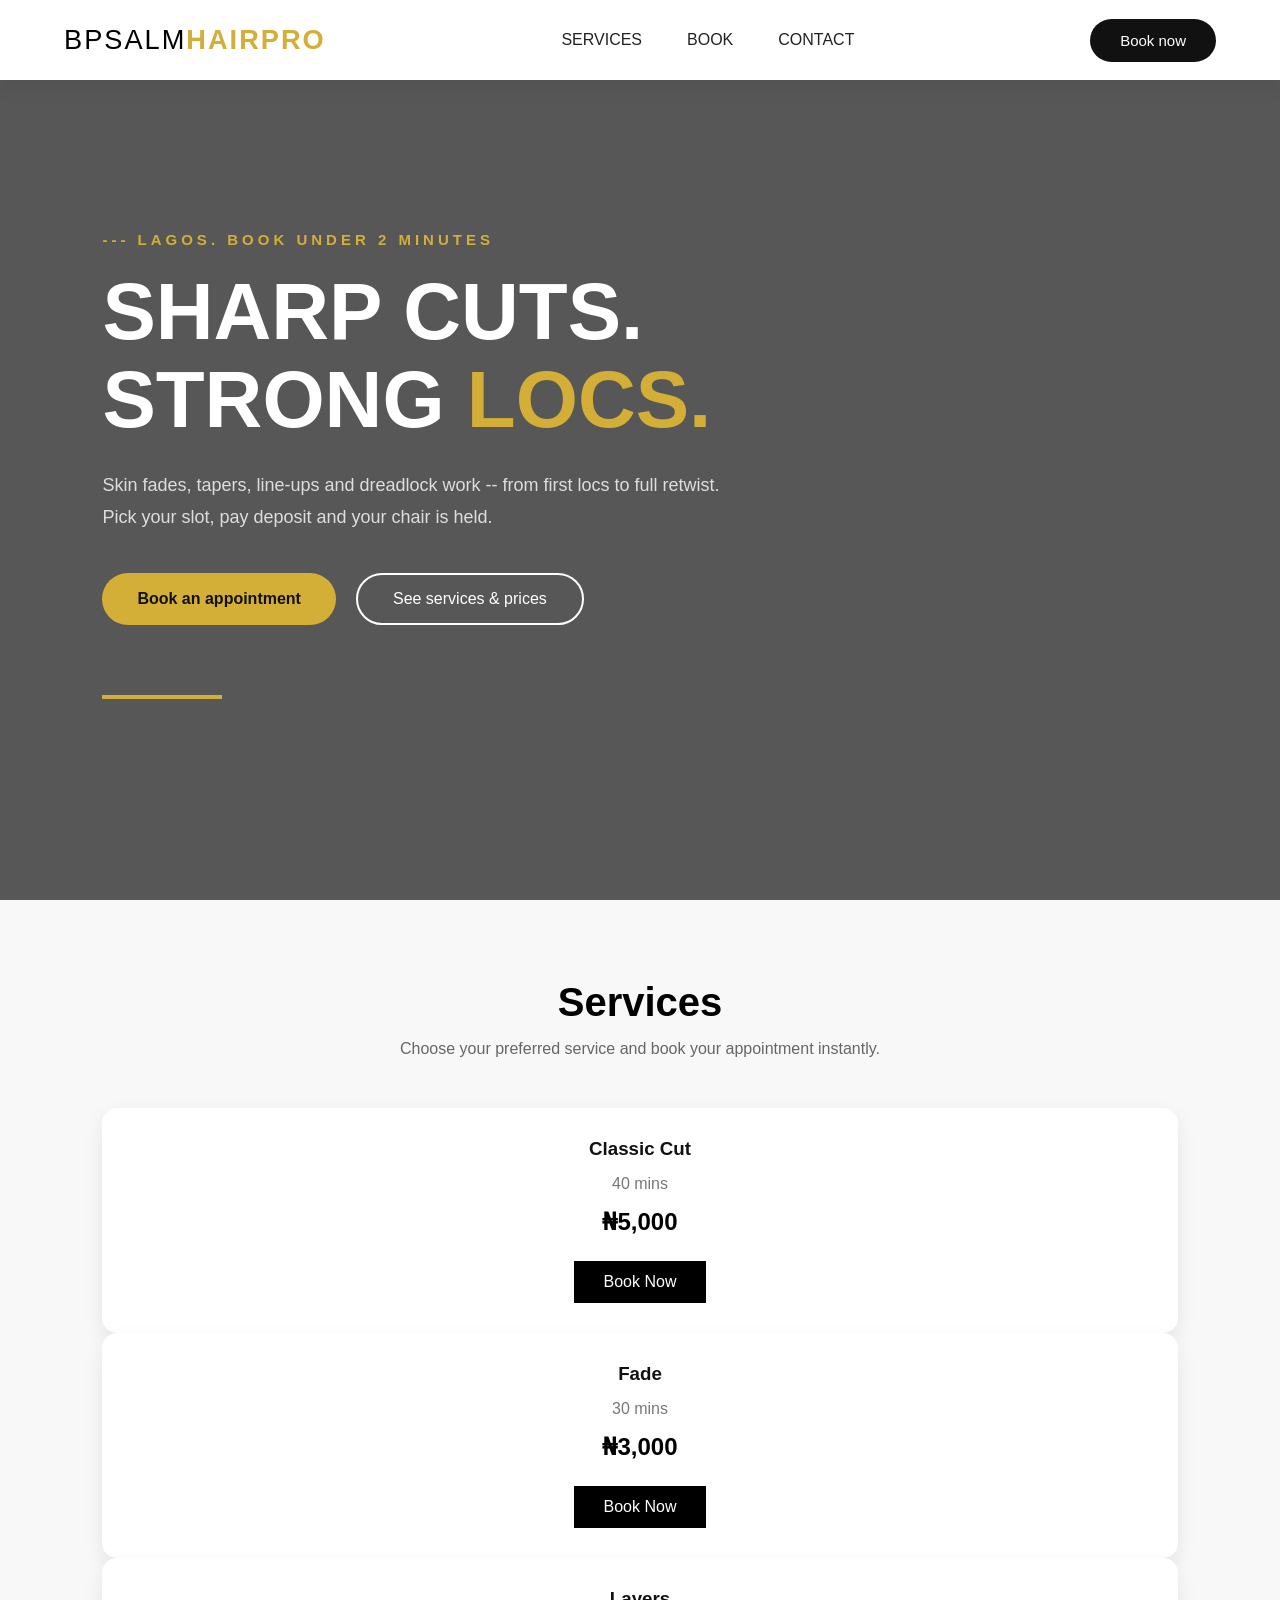
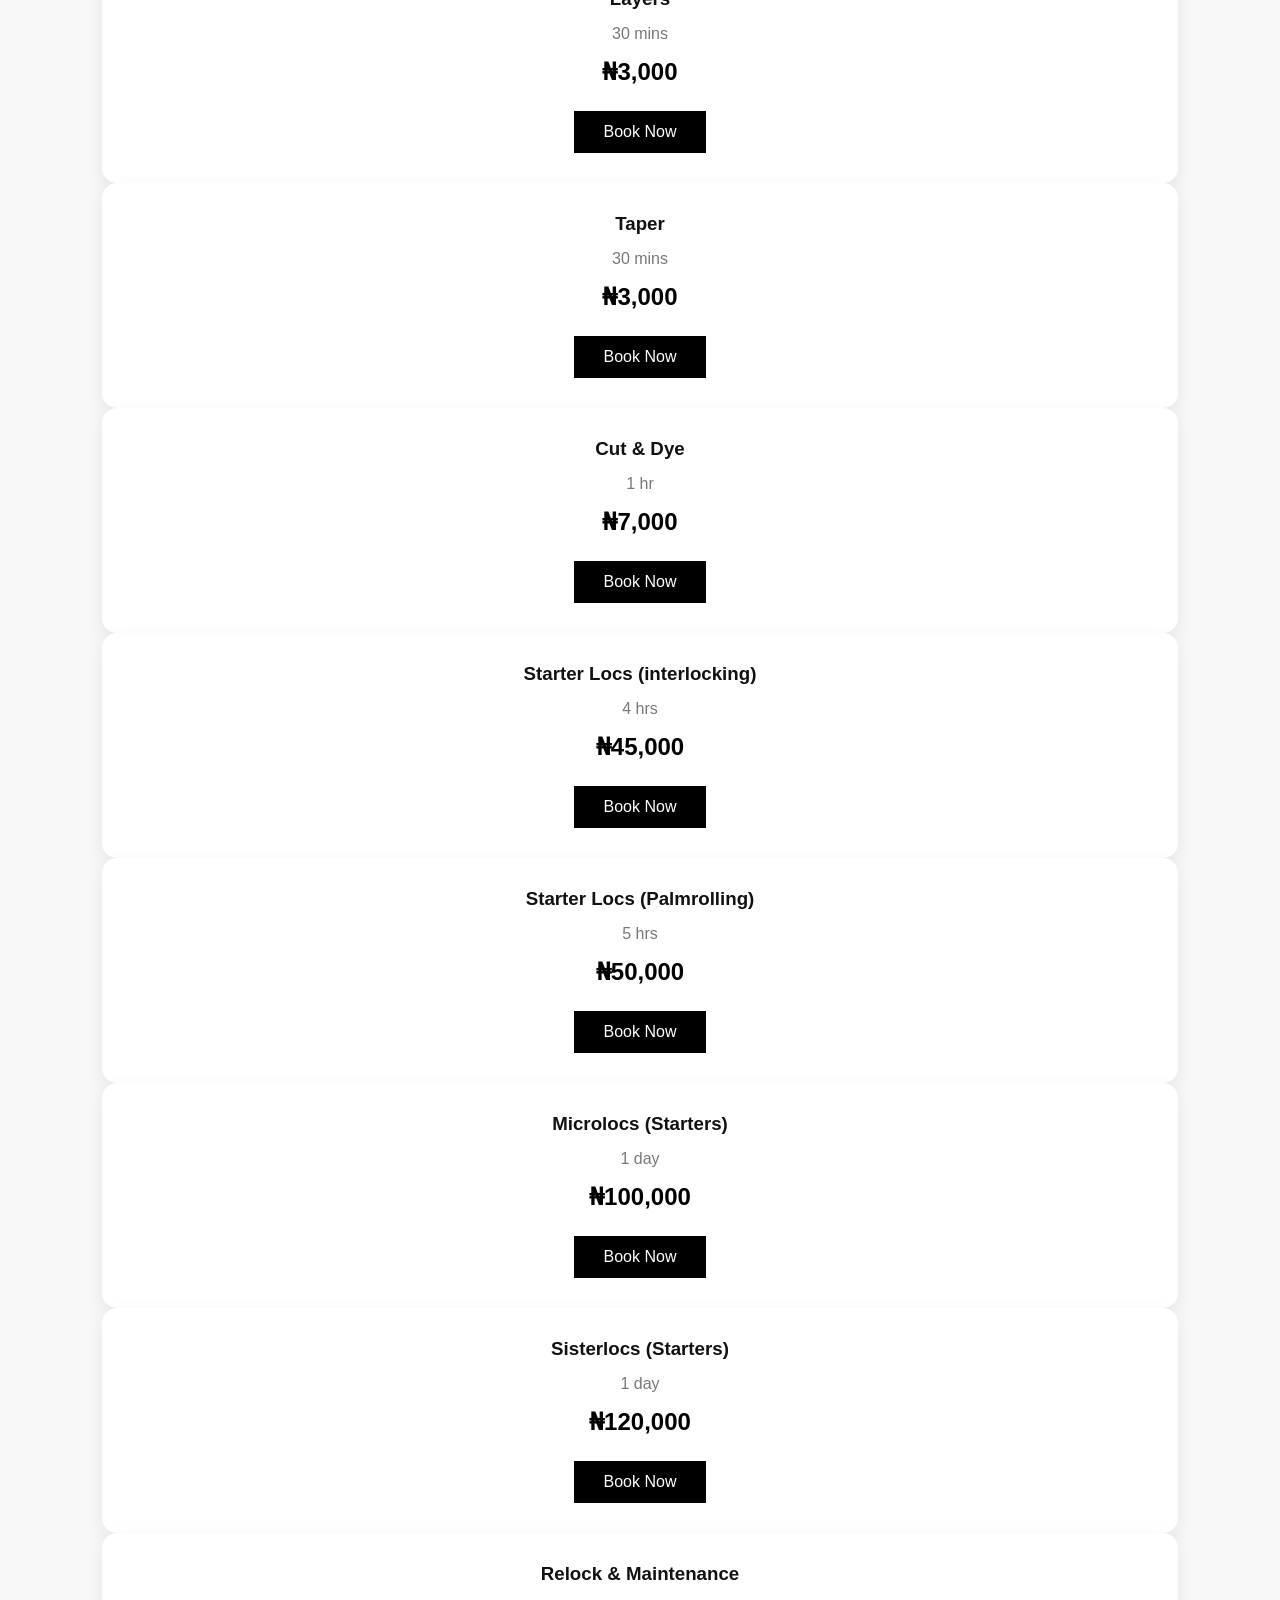
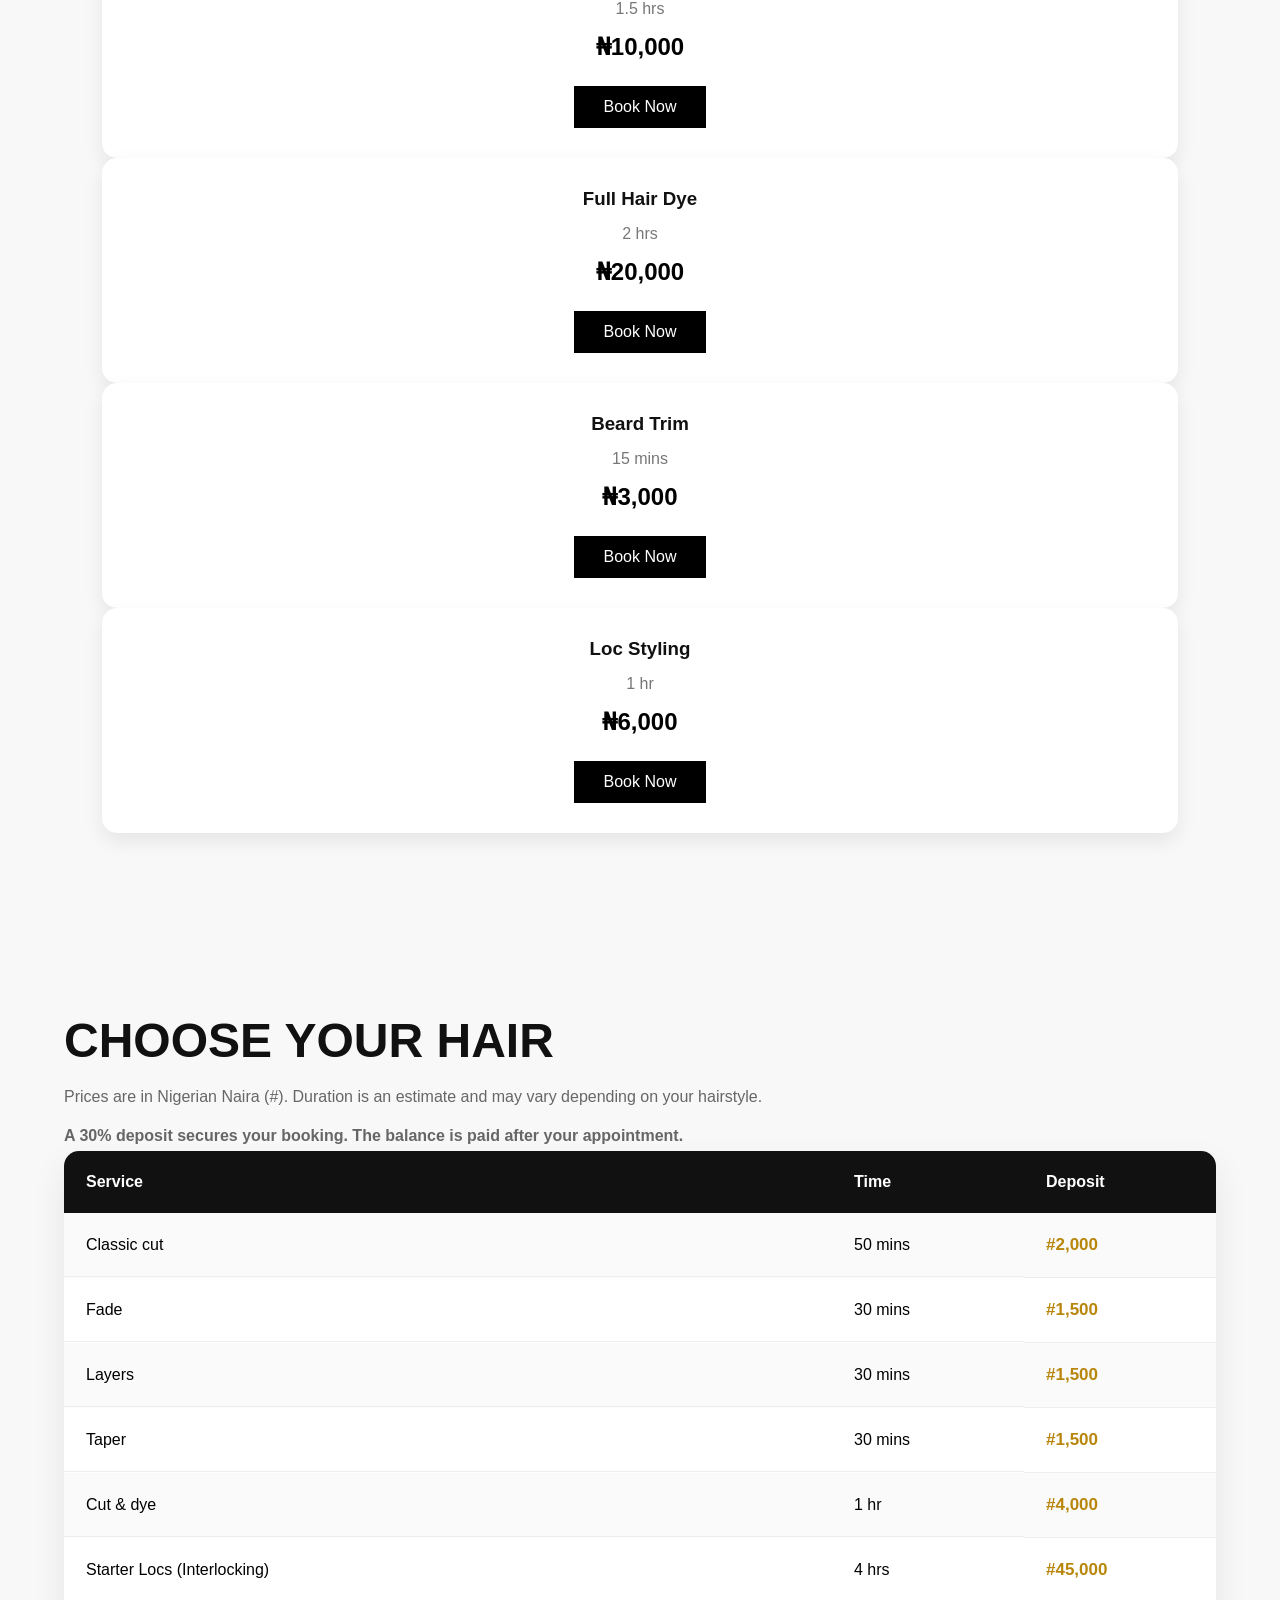
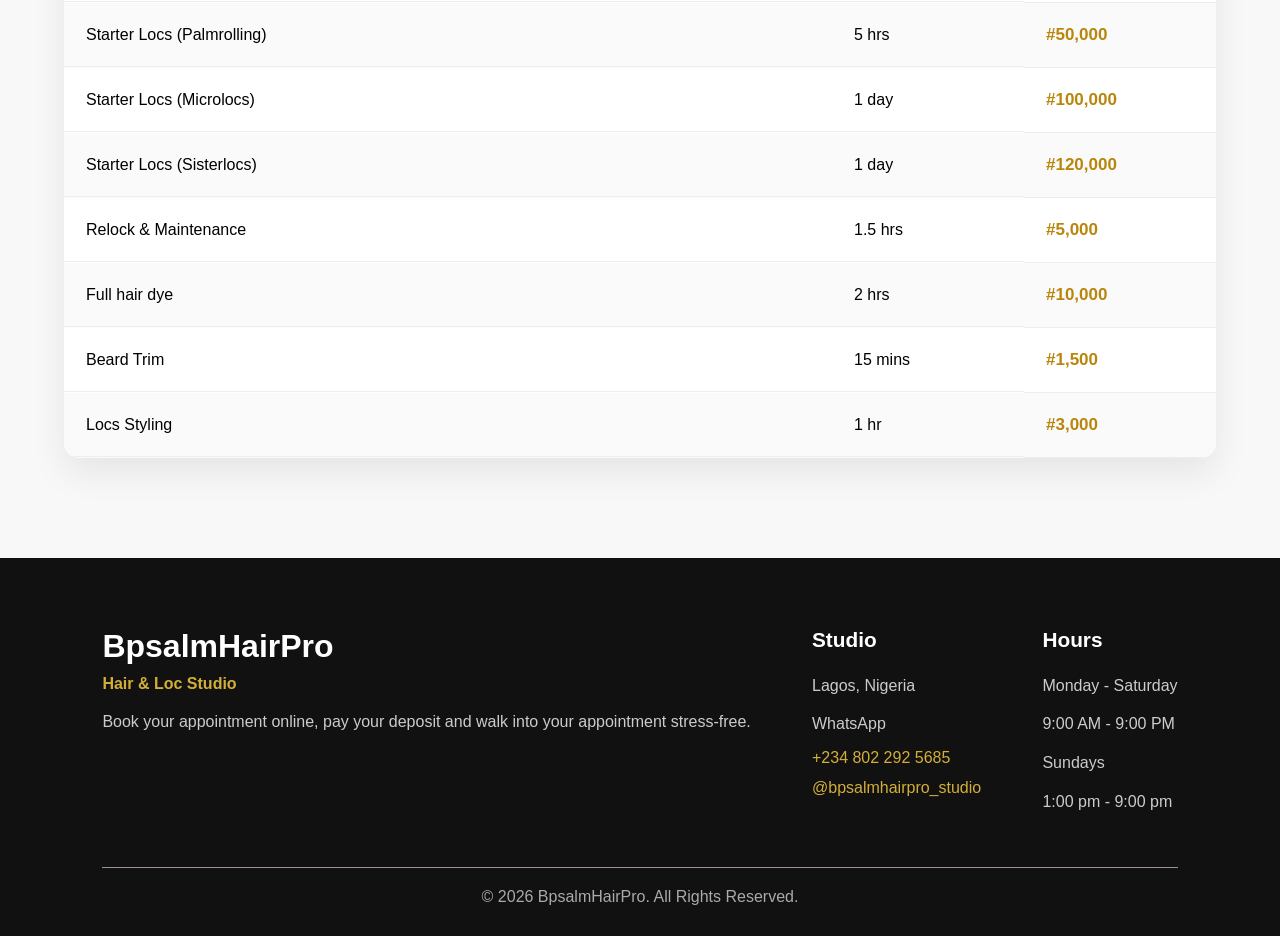
==== index.html @ d302ce4b "initial commit my first website version" ====
<!DOCTYPE html>
<html lang="en">
<head>
    <meta charset="UTF-8">
    <meta name="viewport" content="width=device-width, initial-scale=1.0">
    <title>Barbing website</title>
    <link rel="stylesheet" href="style.css">
    <link rel="stylesheet" href="https://fonts.google.com/">
    <!-- <a href="contact.html">Contact</a> -->
</head>
<body>
    <nav class="nav-container">
        <div class="content">
            <div class="left-content">
                <p>BPSALM<b>HAIRPRO</b></p>
                <!-- <img src="./images/logo1.jpeg" alt=""> -->
            </div>
            <div class="nav-links">
                <a href="services.html" class="service-link">SERVICES</a>
                <a href="booking" class="book-link">BOOK</a>
                <a href="contact.html" class="contact-link">CONTACT</a>
            </div>
            <div class="right-content">
                <button>Book now</button>
            </div>
        </div>
    </nav>

    <section class="hero">
        <h3>--- LAGOS. BOOK UNDER 2 MINUTES</h3>
        <h1>SHARP CUTS. <br> STRONG <span>LOCS.</span> <br> </h1>
        <p>Skin fades, tapers, line-ups and dreadlock work -- from first locs to full retwist. Pick your slot, pay deposit and your chair is held.</p>
        <div class="hero-buttons">
            <button>Book an appointment</button>
            <button>See services & prices</button>
        </div>
        <hr>
    </section>

    <section class="services">
        <div class="container">
            <h2>Services</h2>
            <p class="subtitle">
            Choose your preferred service and book your appointment instantly.</p>
        </div>
        <div class="service-grid">
            <div class="card">
                <h3>Classic Cut</h3>
                <p>40 mins</p>
                <h4>₦5,000</h4>
                <a href="#" class="btn">Book Now</a>
            </div>
            <div class="card">
                <h3>Fade</h3>
                <p>30 mins</p>
                <h4>₦3,000</h4>
                <a href="#" class="btn">Book Now</a>
            </div>
            <div class="card">
                <h3>Layers</h3>
                <p>30 mins</p>
                <h4>₦3,000</h4>
                <a href="#" class="btn">Book Now</a>
            </div>
            <div class="card">
                <h3>Taper</h3>
                <p>30 mins</p>
                <h4>₦3,000</h4>
                <a href="#" class="btn">Book Now</a>
            </div>
            <div class="card">
                <h3>Cut & Dye</h3>
                <p>1 hr</p>
                <h4>₦7,000</h4>
                <a href="#" class="btn">Book Now</a>
            </div>
        </div>
            <div class="card">
                <h3>Starter Locs (interlocking)</h3>
                <p>4 hrs</p>
                <h4>₦45,000</h4>
                <a href="#" class="btn">Book Now</a>
            </div>
            <div class="card">
                <h3>Starter Locs (Palmrolling)</h3>
                <p>5 hrs</p>
                <h4>₦50,000</h4>
                <a href="#" class="btn">Book Now</a>
            </div>
            <div class="card">
                <h3>Microlocs (Starters)</h3>
                <p>1 day</p>
                <h4>₦100,000</h4>
                <a href="#" class="btn">Book Now</a>
            </div>
            <div class="card">
                <h3>Sisterlocs (Starters)</h3>
                <p>1 day</p>
                <h4>₦120,000</h4>
                <a href="#" class="btn">Book Now</a>
            </div>
            <div class="card">
                <h3>Relock & Maintenance</h3>
                <p>1.5 hrs</p>
                <h4>₦10,000</h4>
                <a href="#" class="btn">Book Now</a>
            </div>
             <div class="card">
                <h3>Full Hair Dye</h3>
                <p>2 hrs</p>
                <h4>₦20,000</h4>
                <a href="#" class="btn">Book Now</a>
            </div>
             <div class="card">
                <h3>Beard Trim</h3>
                <p>15 mins</p>
                <h4>₦3,000</h4>
                <a href="#" class="btn">Book Now</a>
            </div>
            <div class="card">
                <h3>Loc Styling</h3>
                <p>1 hr</p>
                <h4>₦6,000</h4>
                <a href="#" class="btn">Book Now</a>
            </div>
    </section>

    <section class="pricing">
        <div class="pricing-header">
            <h2>CHOOSE YOUR HAIR</h2>
            <p>
                Prices are in Nigerian Naira (#). Duration is an estimate and may vary depending on your hairstyle.
            </p>
            <p class="deposit-note">
                A 30% deposit secures your booking. The balance is paid after your appointment.
            </p>
        </div>
        <div class="pricing-table">
            <div class="table-header">
                <div>Service</div>
                <div>Time</div>
                <div>Deposit</div>
            </div>
            <div class="table-row">
                <div>Classic cut</div>
                <div>50 mins</div>
                <div>#2,000</div>
            </div>
            <div class="table-row">
                <div>Fade</div>
                <div>30 mins</div>
                <div>#1,500</div>
            </div>
            <div class="table-row">
                <div>Layers</div>
                <div>30 mins</div>
                <div>#1,500</div>
            </div>
            <div class="table-row">
                <div>Taper</div>
                <div>30 mins</div>
                <div>#1,500</div>
            </div>
            <div class="table-row">
                <div>Cut & dye</div>
                <div>1 hr</div>
                <div>#4,000</div>
            </div>
            <div class="table-row">
                <div>Starter Locs (Interlocking)</div>
                <div>4 hrs</div>
                <div>#45,000</div>
            </div>
            <div class="table-row">
                <div>Starter Locs (Palmrolling)</div>
                <div>5 hrs</div>
                <div>#50,000</div>
            </div>
            <div class="table-row">
                <div>Starter Locs (Microlocs)</div>
                <div>1 day</div>
                <div>#100,000</div>
            </div>
            <div class="table-row">
                <div>Starter Locs (Sisterlocs)</div>
                <div>1 day</div>
                <div>#120,000</div>
            </div>
            <div class="table-row">
                <div>Relock & Maintenance</div>
                <div>1.5 hrs</div>
                <div>#5,000</div>
            </div>
            <div class="table-row">
                <div>Full hair dye</div>
                <div>2 hrs</div>
                <div>#10,000</div>
            </div>
            <div class="table-row">
                <div>Beard Trim</div>
                <div>15 mins</div>
                <div>#1,500</div>
            </div>
            <div class="table-row">
                <div>Locs Styling</div>
                <div>1 hr</div>
                <div>#3,000</div>
            </div>
        </div>
    </section>
    <footer class="footer">
        <div class="footer-container">
            <!-- Brand -->
            <div class="footer-box">
                <h2>BpsalmHairPro</h2>
                <h4>Hair & Loc Studio</h4>
                <p>
                Book your appointment online,
                pay your deposit and walk into
                your appointment stress-free.
                </p>
            </div>
             <!-- Studio -->
            <div class="footer-box">
                <h3>Studio</h3>

                <p>Lagos, Nigeria</p>

                <p>WhatsApp</p>

                <a href="#">+234 802 292 5685</a>

                <a href="#">@bpsalmhairpro_studio</a>
            </div>
             <!-- Opening Hours -->
            <div class="footer-box">
                <h3>Hours</h3>

                <p>Monday - Saturday</p>

                <p>9:00 AM - 9:00 PM</p>

                <p>Sundays</p>

                <p>1:00 pm - 9:00 pm</p>
            </div>
        </div>

        <hr>

        <div class="footer-bottom">

            <p>
            © 2026 BpsalmHairPro. All Rights Reserved.
            </p>

        </div>

    </footer>
</body>
</html>
---- style.css ----
/* Google font */
@import url('https://fonts.googleapis.com/css2?family=Poppins:wght@300;400;500;600;700&display=swap');

*{
    margin: 0;
    padding: 0;
    box-sizing: border-box;
    /* font-family: 'poppins', Montserrat; */
}

body{
    background: #f8f8f8;
    font-family: Arial, Helvetica, sans-serif;
    overflow-x: hidden;
}

/* NAVBAR */

.nav-container{
    width: 100%;
    background: #fff;
    position: fixed;
    top: 0;
    left: 0;
    z-index: 1000;
    box-shadow: 0 5px 20px rgba(0,0,0,.08);
}

.content{
    width: 90%;
    max-width: 1200px;
    margin: auto;
    height: 80px;
    display: flex;
    justify-content: space-between;
    align-items: center;
}

/* logo */

.left-content p{
    font-size: 1.7rem;
    letter-spacing: 2px;
    font-weight: 300;
    cursor: pointer;
}

.left-content b{
    color: #d4af37;
    font-weight: 700;
}

/* Navigation */
.nav-links{
    display: flex;
    gap: 45px;
}

.nav-links a{
    text-decoration: none;
    color: #222;
    font-weight: 500;
    position: relative;
    transition: .3s;
}

/* Aniamted Underline */

.nav-links a::after{
    content:"";
    position: absolute;
    left: 0;
    bottom: -6px;
    width: 0;
    height: 2px;
    background: #d4af37;
    transition: .3s;
}

.nav-links a:hover{
    color: #d4af37;
}

.nav-links a:hover::after{
    width: 100%;
}

/* Button */

.right-content button{
    padding: 13px 30px;
    border: none;
    border-radius: 30px;
    background: #111;
    color: white;
    cursor: pointer;
    font-size: 15px;
    font-weight: 500;
    transition: .3s;
}

.right-content button:hover{
    background: #d4af37;
    color: #111;
    transform: translateY(-2px);
}

/* MOBILE */
@media (max-width:768px) {
    .content {
        height: 70px;
    }
    .nav-links {
        display: none;
    }
    .left-content p {
        font-size: 1.3rem;
    }
    .right-content button {
        padding: 10px 22px;
        font-size: 14px;
    }
}

/* HERO */
.hero{
    min-height: 100vh;
    background: linear-gradient(rgba(0,0,0,.65), rgba(0,0,0,.65)), url("images/hero.jpeg");

    background-size: cover;
    background-position: center;
    backgroung-repeat:no-repeat;

    display: flex;
    flex-direction: column;
    justify-content: center;

    padding: 0 8%;
    color: white;
}

/* Small Heading */

.hero h3{
    font-size: 15px;
    letter-spacing: 4px;
    text-transform: uppercase;
    color: #d4af37;
    margin-top: 30px;
    margin-bottom: 20px;
}

/* Main Heading */

.hero h1{
    font-size: 5rem;
    line-height: 1.1;
    font-weight: 700;
    margin-bottom: 25px;
}

.hero span{
    color: #d4af37;
}

/* Paragraph */

.hero p{
    width: 650px;
    max-width: 100%;
    font-size: 18px;
    color: #ddd;
    line-height: 1.8;
    margin-bottom: 40px;
}

/* Button */

.hero-buttons{
    display: flex;
    gap: 20px;
    flex-wrap: wrap;
}

/* first Button */
.hero-buttons button:first-child{
    padding: 15px 35px;
    border: none;
    border-radius: 40px;
    background: #d4af37;
    color: #111;
    font-size: 16px;
    font-weight: 600;
    cursor: pointer;
    transition: .3s;
}

.hero-buttons button:first-child:hover{
    transform:translateY(-3px);
    background: white;
}

/* Second Button */
.hero-buttons button:last-child{
    padding: 15px 35px;
    border: 2px solid white;
    border-radius: 40px;
    background: transparent;
    color: white;
    font-size: 16px;
    cursor: pointer;
    transition: .3s;
}

.hero-buttons button:last-child:hover{
    background: white;
    color: #111;
}

/* Horizontal Line */

.hero hr{
    margin-top: 70px;
    width: 120px;
    border: 2px solid #d4af37;
}

/* url("images/hero.jpg") */
@media (max-width:768px) {

.hero {
    text-align: center;
    align-items: center;
    padding: 120px 30px 60px;
}

.hero h3 {
    letter-spacing: 2px;
    font-size: 13px;
}

.hero h1 {
    font-size: 3rem;
}

.hero p {
    font-size: 16px;
}

.hero-buttons {
    justify-content: center;
}

.hero-buttons buttons {
    width: 100%;
}

.hero hr {
    width: 60px auto 0;
}

}

/* SERVICES */

.services{
    padding: 80px 8%;
}

.container{
    max-width: 1200px;
    margin: auto;
}

.services h2{
    text-align: center;
    font-size: 2.5rem;
    margin-bottom: 15px;
}

.subtitle{
    text-align: center;
    color: #666;
    margin-bottom: 50px;
}

/* .service-grid{
    display: grid;
    grid-template-columns: repeat(auto-fit, minmax(250px,1fr);
    gap: 30px;
} */

.card{
    background: #fff;
    padding: 30px;
    border-radius: 15px;
    text-align: center;
    box-shadow: 0 8px 20px rgba(0,0,0,.08);
    transition: .3s;
}

.card:hover{
    transform: translateY(-8px);
}

.card h3{
    margin-bottom: 15px;
    color: #111;
}

.card p{
    color: #777;
    margin-bottom: 15px;
}

.card h4{
    font-size: 1.5rem;
    color: #000;
    margin-bottom: 25px;
}

.btn{
    display: inline-block;
    text-decoration: none;
    background: #000;
    color: #fff;
    padding: 12px 30px;
    transition: .3s;
}

.btn:hover{
    background: #d4af37;
    color: #000;
}

/* PRICING */

.pricing{
    width: 90%;
    max-width: 1200px;
    margin: 100px auto;
}

.pricing-head{
    text-align: center;
    margin-bottom: 50px;
}

.pricing-header h2{
    font-size: 3rem;
    margin-bottom: 15px;
    color:#111;
}

.pricing-header p{
    color: #666;
    line-height: 1.8;
}

.deposit-note{
    margin-top: 10px;
    color: #b8860b;
    font-weight: 600;
}

/* Table */

.pricing-table{
    border-radius: 15px;
    overflow: hidden;
    box-shadow: 0 15px 35px rgba(0,0,0,.08);
}

/* Header */
.table-header{
    display: grid;
    grid-template-columns: 4fr 1fr 1fr;
    background: #111;
    color: white;
    font-weight: 600;
}

.table-header div{
    padding: 22px;
}

/* Rows */
.table-row{
    display: grid;
    grid-template-columns: 4fr 1fr 1fr;
    align-items: center;
    background: white;
    transition: 3s;
}

.table-row div{
    padding: 22px;
    border-bottom: 1px solid #eee;
}

/* Alternate Rows */
.table-row:nth-child(even){
    background: #fafafa;
}

/* Hover */
.table-row:hover{
    background: #f8f2f8;
}

/* Deposit */
.table-row div:last-child{
    color: #b8860b;
    font-weight: 700;
    font-size: 17px;
}

@media (max-width:768px) {

    .table-header{
        display: none;
    }

    .table-row{
        grid-template-columns: 1fr;
        margin-bottom: 20px;
        border-radius: 12px;
        overflow: hidden;
        box-shadow: 0 5px 15px rgba(0,0,0,.08);
    }

    .table-row div{
        padding: 18px 20px;
        border-bottom: 1px solid #eee;
    }

    .table-row div:nth-child(1)::before{
        content: "service";
        display: block;
        font-weight: bold;
        color: #444;
        margin-bottom: 5px;
    }

    .table-row div:nth-child(2)::before{
        content:"Duration";
        display: block;
        font-weight: bold;
        color: #444;
        margin-bottom: 5px;
    }

    .table-row div:nth-child(3)::before{
        content:"Deposit";
        display: block;
        font-weight: bold;
        color: #444;
        margin-bottom: 5px;
    }

}

/* FOOTER */
.footer{
    background: #111;
    color: #fff;
    padding: 70px 8% 30px;
}

.footer-container{
    display: flex;
    justify-content: space-between;
}

.footer-box h2{
    font-size: 2rem;
    margin-bottom: 10px;
}

.footer-box h3{
    margin-bottom: 20px;
    font-size: 1.3rem;
}

.footer-box h4{
    color: #d4af37;
    margin-bottom: 15px;
}

.footer-box p{
    color: #ccc;
    line-height: 1.8;
    margin-bottom: 10px;
}

.footer-box a{
    display: block;
    color: #d4af37;
    text-decoration: none;
    margin-bottom: 12px;
    transition: 3s;
}

.footer-box a:hover{
    color: #fff;
    padding-left: 5px;
}

.footer hr{
    border: none;
    height: 1px;
    background: #a19292;
    margin: 40px 0 20px;
}

.footer-bottom{
    text-align: center;
}

.footer-bottom p{
    color: #aaa;
}

@media (max-width:768px) {
    .footer{
        text-align: center;
    }

    .footer-box{
        margin: 20px;
    }

    .footer-box a:hover{
        padding-left: 0;
    }

}
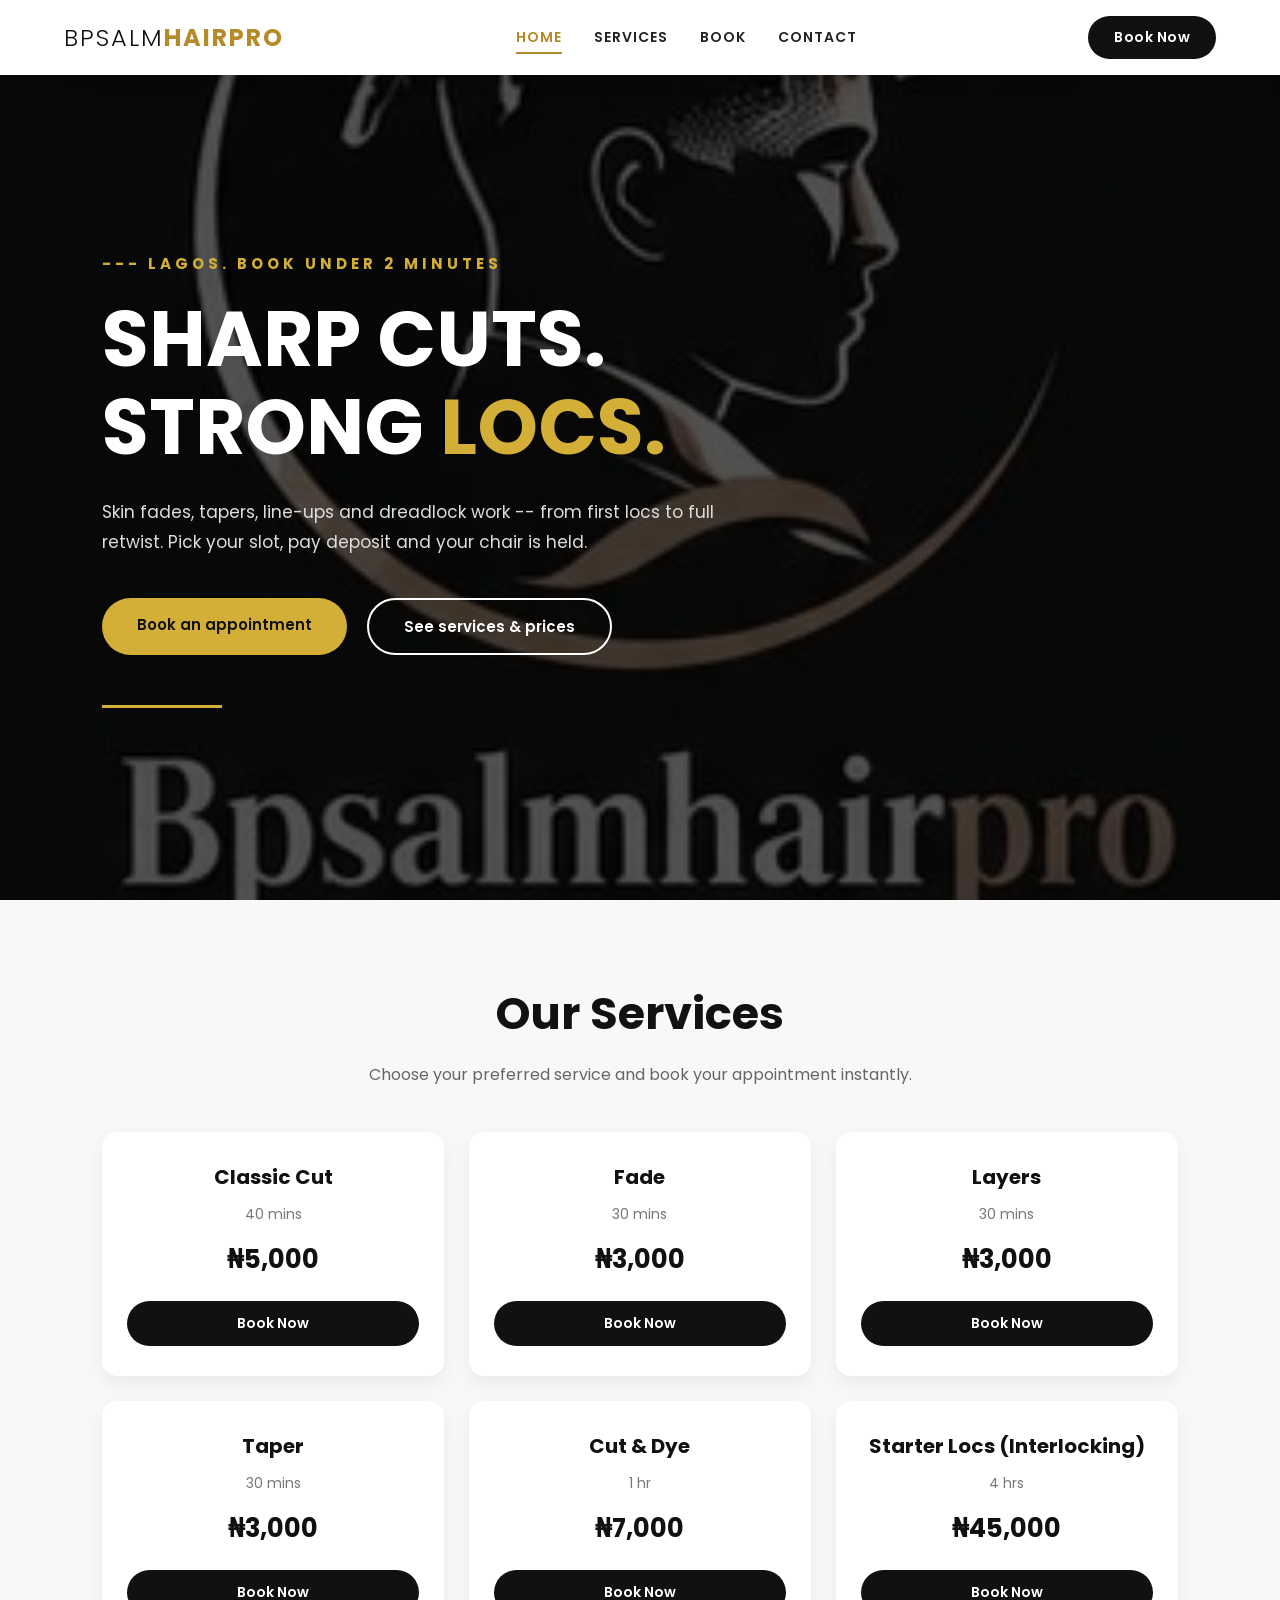
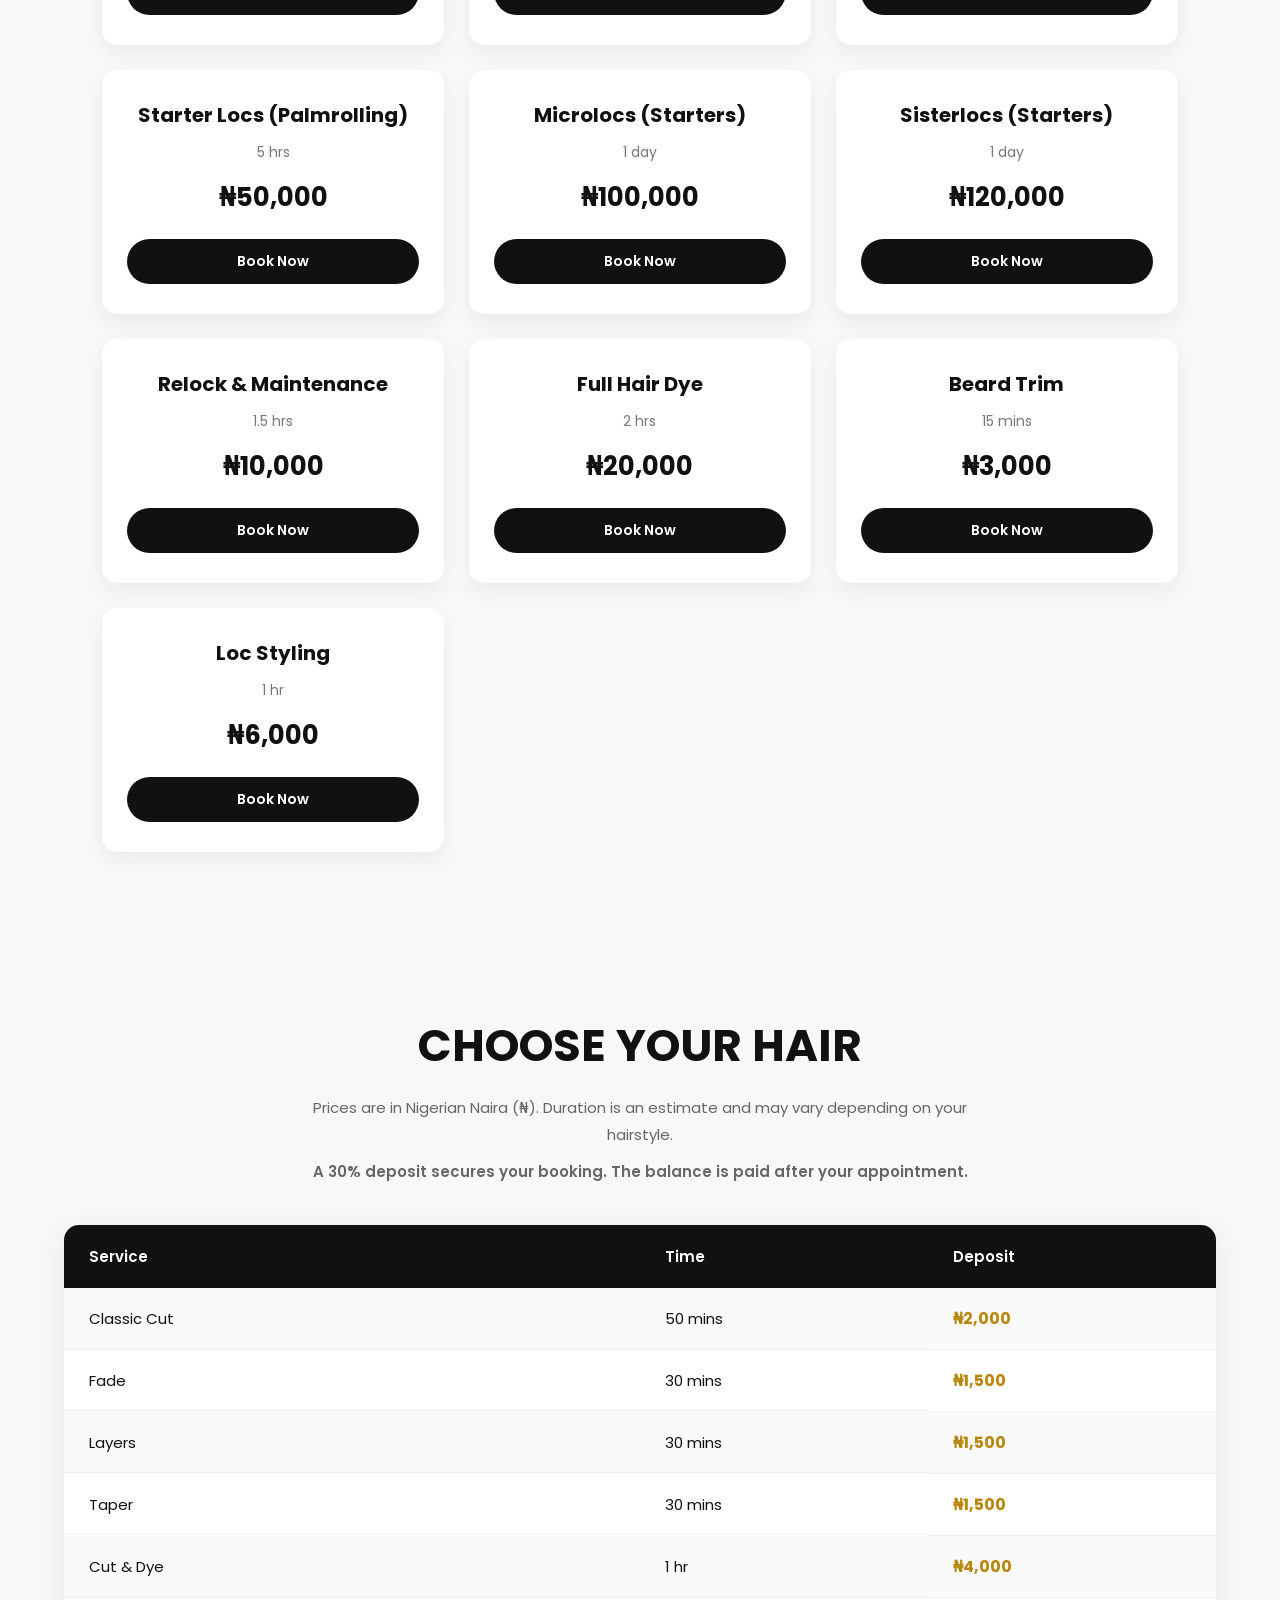
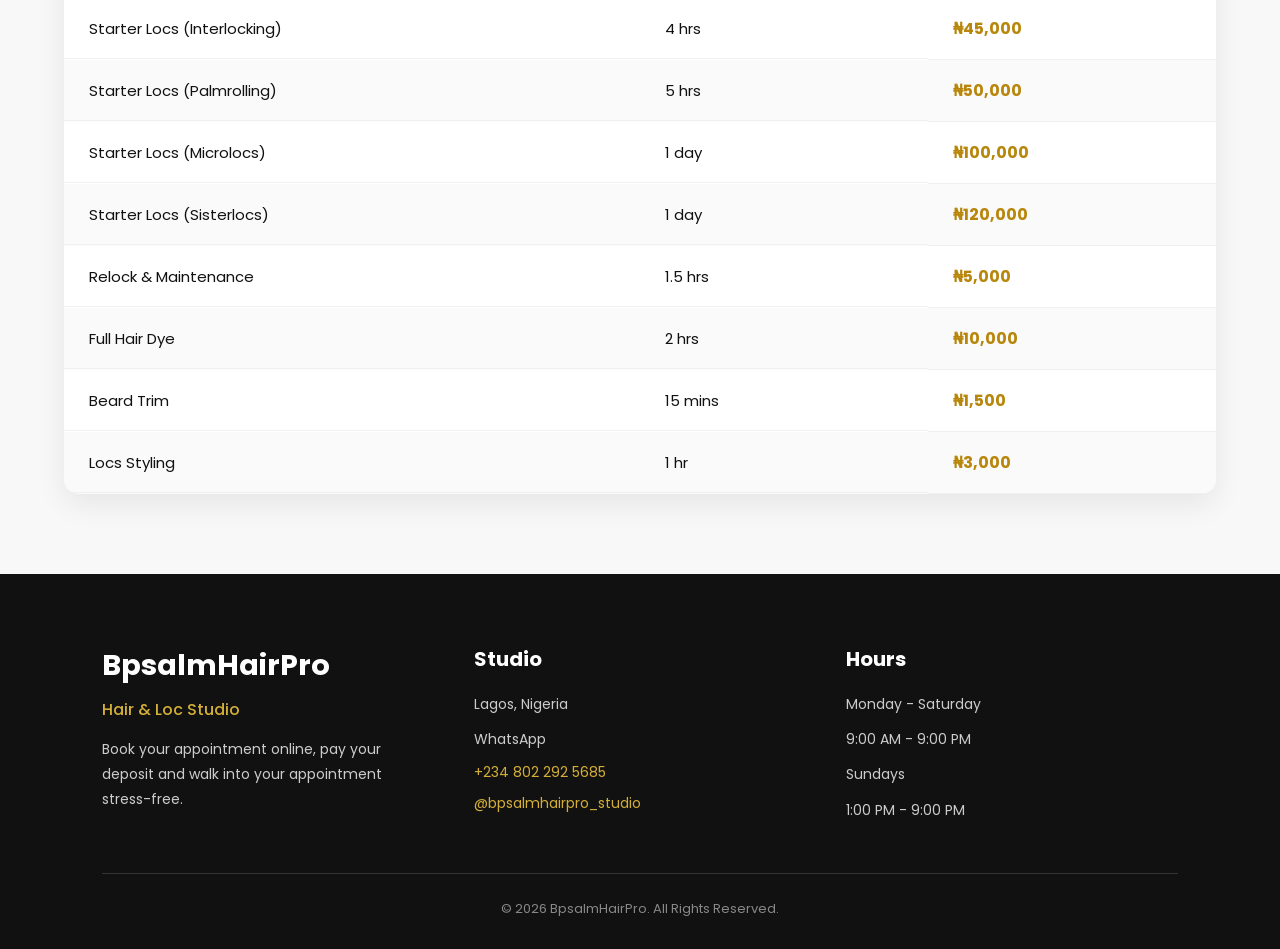
==== commit d4bf5fe5: "fixed mobile responsiveness" ====
--- a/index.html
+++ b/index.html
@@ -3,137 +3,144 @@
 <head>
     <meta charset="UTF-8">
     <meta name="viewport" content="width=device-width, initial-scale=1.0">
-    <title>Barbing website</title>
+    <title>BpsalmHairPro | Hair & Loc Studio Lagos</title>
+    <link rel="stylesheet" href="navbar.css">
     <link rel="stylesheet" href="style.css">
-    <link rel="stylesheet" href="https://fonts.google.com/">
-    <!-- <a href="contact.html">Contact</a> -->
+    <link rel="preconnect" href="https://fonts.googleapis.com">
+    <link rel="preconnect" href="https://fonts.gstatic.com" crossorigin>
+    <link href="https://fonts.googleapis.com/css2?family=Poppins:wght@300;400;500;600;700&display=swap" rel="stylesheet">
 </head>
 <body>
     <nav class="nav-container">
         <div class="content">
             <div class="left-content">
-                <p>BPSALM<b>HAIRPRO</b></p>
-                <!-- <img src="./images/logo1.jpeg" alt=""> -->
-            </div>
-            <div class="nav-links">
-                <a href="services.html" class="service-link">SERVICES</a>
-                <a href="booking" class="book-link">BOOK</a>
-                <a href="contact.html" class="contact-link">CONTACT</a>
+                <a href="index.html">
+                    <p>BPSALM<b>HAIRPRO</b></p>
+                </a>
+            </div>
+            <div class="nav-links" id="navLinks">
+                <a href="index.html" class="active">HOME</a>
+                <a href="services.html">SERVICES</a>
+                <a href="#booking">BOOK</a>
+                <a href="contact.html">CONTACT</a>
+                <div class="mobile-cta">
+                    <a href="#booking" class="nav-btn">Book Now</a>
+                </div>
             </div>
             <div class="right-content">
-                <button>Book now</button>
+                <a href="#booking" class="desktop-cta nav-btn">Book Now</a>
+                <button class="hamburger" id="hamburger" aria-label="Toggle navigation menu" aria-expanded="false">
+                    <span></span>
+                    <span></span>
+                    <span></span>
+                </button>
             </div>
         </div>
     </nav>
 
     <section class="hero">
         <h3>--- LAGOS. BOOK UNDER 2 MINUTES</h3>
-        <h1>SHARP CUTS. <br> STRONG <span>LOCS.</span> <br> </h1>
+        <h1>SHARP CUTS. <br> STRONG <span>LOCS.</span></h1>
         <p>Skin fades, tapers, line-ups and dreadlock work -- from first locs to full retwist. Pick your slot, pay deposit and your chair is held.</p>
         <div class="hero-buttons">
-            <button>Book an appointment</button>
-            <button>See services & prices</button>
+            <a href="#booking" class="btn-primary">Book an appointment</a>
+            <a href="services.html" class="btn-secondary">See services & prices</a>
         </div>
         <hr>
     </section>
 
     <section class="services">
         <div class="container">
-            <h2>Services</h2>
-            <p class="subtitle">
-            Choose your preferred service and book your appointment instantly.</p>
+            <h2>Our Services</h2>
+            <p class="subtitle">Choose your preferred service and book your appointment instantly.</p>
         </div>
         <div class="service-grid">
             <div class="card">
                 <h3>Classic Cut</h3>
                 <p>40 mins</p>
                 <h4>₦5,000</h4>
-                <a href="#" class="btn">Book Now</a>
+                <a href="#booking" class="btn">Book Now</a>
             </div>
             <div class="card">
                 <h3>Fade</h3>
                 <p>30 mins</p>
                 <h4>₦3,000</h4>
-                <a href="#" class="btn">Book Now</a>
+                <a href="#booking" class="btn">Book Now</a>
             </div>
             <div class="card">
                 <h3>Layers</h3>
                 <p>30 mins</p>
                 <h4>₦3,000</h4>
-                <a href="#" class="btn">Book Now</a>
+                <a href="#booking" class="btn">Book Now</a>
             </div>
             <div class="card">
                 <h3>Taper</h3>
                 <p>30 mins</p>
                 <h4>₦3,000</h4>
-                <a href="#" class="btn">Book Now</a>
+                <a href="#booking" class="btn">Book Now</a>
             </div>
             <div class="card">
                 <h3>Cut & Dye</h3>
                 <p>1 hr</p>
                 <h4>₦7,000</h4>
-                <a href="#" class="btn">Book Now</a>
-            </div>
-        </div>
-            <div class="card">
-                <h3>Starter Locs (interlocking)</h3>
+                <a href="#booking" class="btn">Book Now</a>
+            </div>
+            <div class="card">
+                <h3>Starter Locs (Interlocking)</h3>
                 <p>4 hrs</p>
                 <h4>₦45,000</h4>
-                <a href="#" class="btn">Book Now</a>
+                <a href="#booking" class="btn">Book Now</a>
             </div>
             <div class="card">
                 <h3>Starter Locs (Palmrolling)</h3>
                 <p>5 hrs</p>
                 <h4>₦50,000</h4>
-                <a href="#" class="btn">Book Now</a>
+                <a href="#booking" class="btn">Book Now</a>
             </div>
             <div class="card">
                 <h3>Microlocs (Starters)</h3>
                 <p>1 day</p>
                 <h4>₦100,000</h4>
-                <a href="#" class="btn">Book Now</a>
+                <a href="#booking" class="btn">Book Now</a>
             </div>
             <div class="card">
                 <h3>Sisterlocs (Starters)</h3>
                 <p>1 day</p>
                 <h4>₦120,000</h4>
-                <a href="#" class="btn">Book Now</a>
+                <a href="#booking" class="btn">Book Now</a>
             </div>
             <div class="card">
                 <h3>Relock & Maintenance</h3>
                 <p>1.5 hrs</p>
                 <h4>₦10,000</h4>
-                <a href="#" class="btn">Book Now</a>
-            </div>
-             <div class="card">
+                <a href="#booking" class="btn">Book Now</a>
+            </div>
+            <div class="card">
                 <h3>Full Hair Dye</h3>
                 <p>2 hrs</p>
                 <h4>₦20,000</h4>
-                <a href="#" class="btn">Book Now</a>
-            </div>
-             <div class="card">
+                <a href="#booking" class="btn">Book Now</a>
+            </div>
+            <div class="card">
                 <h3>Beard Trim</h3>
                 <p>15 mins</p>
                 <h4>₦3,000</h4>
-                <a href="#" class="btn">Book Now</a>
+                <a href="#booking" class="btn">Book Now</a>
             </div>
             <div class="card">
                 <h3>Loc Styling</h3>
                 <p>1 hr</p>
                 <h4>₦6,000</h4>
-                <a href="#" class="btn">Book Now</a>
-            </div>
+                <a href="#booking" class="btn">Book Now</a>
+            </div>
+        </div>
     </section>
 
-    <section class="pricing">
+    <section class="pricing" id="booking">
         <div class="pricing-header">
             <h2>CHOOSE YOUR HAIR</h2>
-            <p>
-                Prices are in Nigerian Naira (#). Duration is an estimate and may vary depending on your hairstyle.
-            </p>
-            <p class="deposit-note">
-                A 30% deposit secures your booking. The balance is paid after your appointment.
-            </p>
+            <p>Prices are in Nigerian Naira (₦). Duration is an estimate and may vary depending on your hairstyle.</p>
+            <p class="deposit-note">A 30% deposit secures your booking. The balance is paid after your appointment.</p>
         </div>
         <div class="pricing-table">
             <div class="table-header">
@@ -142,120 +149,106 @@
                 <div>Deposit</div>
             </div>
             <div class="table-row">
-                <div>Classic cut</div>
+                <div>Classic Cut</div>
                 <div>50 mins</div>
-                <div>#2,000</div>
+                <div>₦2,000</div>
             </div>
             <div class="table-row">
                 <div>Fade</div>
                 <div>30 mins</div>
-                <div>#1,500</div>
+                <div>₦1,500</div>
             </div>
             <div class="table-row">
                 <div>Layers</div>
                 <div>30 mins</div>
-                <div>#1,500</div>
+                <div>₦1,500</div>
             </div>
             <div class="table-row">
                 <div>Taper</div>
                 <div>30 mins</div>
-                <div>#1,500</div>
-            </div>
-            <div class="table-row">
-                <div>Cut & dye</div>
+                <div>₦1,500</div>
+            </div>
+            <div class="table-row">
+                <div>Cut & Dye</div>
                 <div>1 hr</div>
-                <div>#4,000</div>
+                <div>₦4,000</div>
             </div>
             <div class="table-row">
                 <div>Starter Locs (Interlocking)</div>
                 <div>4 hrs</div>
-                <div>#45,000</div>
+                <div>₦45,000</div>
             </div>
             <div class="table-row">
                 <div>Starter Locs (Palmrolling)</div>
                 <div>5 hrs</div>
-                <div>#50,000</div>
+                <div>₦50,000</div>
             </div>
             <div class="table-row">
                 <div>Starter Locs (Microlocs)</div>
                 <div>1 day</div>
-                <div>#100,000</div>
+                <div>₦100,000</div>
             </div>
             <div class="table-row">
                 <div>Starter Locs (Sisterlocs)</div>
                 <div>1 day</div>
-                <div>#120,000</div>
+                <div>₦120,000</div>
             </div>
             <div class="table-row">
                 <div>Relock & Maintenance</div>
                 <div>1.5 hrs</div>
-                <div>#5,000</div>
-            </div>
-            <div class="table-row">
-                <div>Full hair dye</div>
+                <div>₦5,000</div>
+            </div>
+            <div class="table-row">
+                <div>Full Hair Dye</div>
                 <div>2 hrs</div>
-                <div>#10,000</div>
+                <div>₦10,000</div>
             </div>
             <div class="table-row">
                 <div>Beard Trim</div>
                 <div>15 mins</div>
-                <div>#1,500</div>
+                <div>₦1,500</div>
             </div>
             <div class="table-row">
                 <div>Locs Styling</div>
                 <div>1 hr</div>
-                <div>#3,000</div>
+                <div>₦3,000</div>
             </div>
         </div>
     </section>
+
     <footer class="footer">
         <div class="footer-container">
             <!-- Brand -->
             <div class="footer-box">
                 <h2>BpsalmHairPro</h2>
                 <h4>Hair & Loc Studio</h4>
-                <p>
-                Book your appointment online,
-                pay your deposit and walk into
-                your appointment stress-free.
-                </p>
-            </div>
-             <!-- Studio -->
+                <p>Book your appointment online, pay your deposit and walk into your appointment stress-free.</p>
+            </div>
+            <!-- Studio -->
             <div class="footer-box">
                 <h3>Studio</h3>
-
                 <p>Lagos, Nigeria</p>
-
                 <p>WhatsApp</p>
-
-                <a href="#">+234 802 292 5685</a>
-
+                <a href="https://wa.me/2348022925685" target="_blank" rel="noopener">+234 802 292 5685</a>
                 <a href="#">@bpsalmhairpro_studio</a>
             </div>
-             <!-- Opening Hours -->
+            <!-- Opening Hours -->
             <div class="footer-box">
                 <h3>Hours</h3>
-
                 <p>Monday - Saturday</p>
-
                 <p>9:00 AM - 9:00 PM</p>
-
                 <p>Sundays</p>
-
-                <p>1:00 pm - 9:00 pm</p>
+                <p>1:00 PM - 9:00 PM</p>
             </div>
         </div>
 
         <hr>
 
         <div class="footer-bottom">
-
-            <p>
-            © 2026 BpsalmHairPro. All Rights Reserved.
-            </p>
-
-        </div>
-
+            <p>© 2026 BpsalmHairPro. All Rights Reserved.</p>
+        </div>
     </footer>
+
+    <script src="script.js"></script>
 </body>
-</html>+</html>
--- a/navbar.css
+++ b/navbar.css
@@ -0,0 +1,248 @@
+/* ==========================================================
+   SHARED RESPONSIVE NAVBAR STYLES
+   ========================================================== */
+
+/* Navbar Main Container */
+.nav-container {
+    width: 100%;
+    background: #ffffff;
+    position: fixed;
+    top: 0;
+    left: 0;
+    z-index: 1000;
+    box-shadow: 0 4px 20px rgba(0, 0, 0, 0.08);
+    transition: all 0.3s ease;
+}
+
+.nav-container .content {
+    width: 90%;
+    max-width: 1200px;
+    height: 75px;
+    margin: 0 auto;
+    display: flex;
+    align-items: center;
+    justify-content: space-between;
+    position: relative;
+}
+
+/* Brand Logo */
+.left-content a {
+    text-decoration: none;
+    color: inherit;
+    display: inline-block;
+}
+
+.left-content p {
+    font-size: 1.5rem;
+    letter-spacing: 2px;
+    font-weight: 300;
+    color: #111;
+    margin: 0;
+}
+
+.left-content b {
+    color: #b58b2a;
+    font-weight: 700;
+}
+
+/* Desktop Navigation Links */
+.nav-links {
+    display: flex;
+    align-items: center;
+    gap: 32px;
+}
+
+.nav-links a {
+    text-decoration: none;
+    color: #222;
+    font-size: 14px;
+    font-weight: 600;
+    letter-spacing: 1px;
+    position: relative;
+    padding: 6px 0;
+    transition: color 0.3s ease;
+}
+
+.nav-links a::after {
+    content: "";
+    position: absolute;
+    left: 0;
+    bottom: 0;
+    width: 0;
+    height: 2px;
+    background: #b58b2a;
+    transition: width 0.3s ease;
+}
+
+.nav-links a:hover,
+.nav-links a.active {
+    color: #b58b2a;
+}
+
+.nav-links a:hover::after,
+.nav-links a.active::after {
+    width: 100%;
+}
+
+/* Mobile CTA inside dropdown - hidden on desktop */
+.nav-links .mobile-cta {
+    display: none;
+}
+
+/* Right Content Desktop Button */
+.right-content {
+    display: flex;
+    align-items: center;
+    gap: 15px;
+}
+
+.right-content a {
+    text-decoration: none;
+}
+
+.nav-btn {
+    display: inline-block;
+    padding: 11px 26px;
+    border: none;
+    border-radius: 30px;
+    background: #111111;
+    color: #ffffff;
+    cursor: pointer;
+    font-size: 14px;
+    font-weight: 600;
+    letter-spacing: 0.5px;
+    transition: all 0.3s ease;
+    text-align: center;
+}
+
+.nav-btn:hover {
+    background: #b58b2a;
+    color: #111;
+    transform: translateY(-2px);
+    box-shadow: 0 4px 15px rgba(181, 139, 42, 0.3);
+}
+
+/* Hamburger Toggle Button */
+.hamburger {
+    display: none;
+    flex-direction: column;
+    justify-content: space-between;
+    width: 32px;
+    height: 24px;
+    background: transparent;
+    border: none;
+    cursor: pointer;
+    padding: 0;
+    z-index: 1100;
+}
+
+.hamburger span {
+    display: block;
+    width: 100%;
+    height: 3px;
+    background-color: #111111;
+    border-radius: 3px;
+    transition: all 0.3s ease-in-out;
+}
+
+/* Hamburger Active State (Transforms to X) */
+.hamburger.active span:nth-child(1) {
+    transform: translateY(10.5px) rotate(45deg);
+    background-color: #b58b2a;
+}
+
+.hamburger.active span:nth-child(2) {
+    opacity: 0;
+    transform: translateX(-10px);
+}
+
+.hamburger.active span:nth-child(3) {
+    transform: translateY(-10.5px) rotate(-45deg);
+    background-color: #b58b2a;
+}
+
+/* ==========================================================
+   MOBILE RESPONSIVE BREAKPOINT (<= 768px)
+   ========================================================== */
+@media screen and (max-width: 768px) {
+    .nav-container .content {
+        height: 65px;
+        width: 92%;
+    }
+
+    .left-content p {
+        font-size: 1.25rem;
+        letter-spacing: 1.5px;
+    }
+
+    /* Hide desktop CTA button in navbar on mobile to make room */
+    .right-content .desktop-cta {
+        display: none;
+    }
+
+    /* Show hamburger */
+    .hamburger {
+        display: flex;
+    }
+
+    /* Mobile Drawer Menu */
+    .nav-links {
+        position: fixed;
+        top: 65px;
+        left: 0;
+        width: 100%;
+        background: #ffffff;
+        flex-direction: column;
+        align-items: center;
+        padding: 30px 20px 40px;
+        gap: 22px;
+        box-shadow: 0 15px 30px rgba(0, 0, 0, 0.12);
+        border-top: 1px solid #f0f0f0;
+        
+        /* Hidden state */
+        opacity: 0;
+        visibility: hidden;
+        transform: translateY(-20px);
+        transition: all 0.35s cubic-bezier(0.4, 0, 0.2, 1);
+        pointer-events: none;
+    }
+
+    /* Mobile Drawer Open State */
+    .nav-links.active {
+        opacity: 1;
+        visibility: visible;
+        transform: translateY(0);
+        pointer-events: auto;
+    }
+
+    .nav-links a {
+        font-size: 16px;
+        font-weight: 600;
+        padding: 8px 16px;
+        width: 100%;
+        text-align: center;
+        border-radius: 8px;
+    }
+
+    .nav-links a:hover {
+        background: #fbf8f0;
+    }
+
+    .nav-links a::after {
+        display: none;
+    }
+
+    /* Show CTA inside the mobile menu drawer */
+    .nav-links .mobile-cta {
+        display: block;
+        width: 100%;
+        max-width: 280px;
+        margin-top: 10px;
+    }
+
+    .nav-links .mobile-cta .nav-btn {
+        width: 100%;
+        padding: 13px;
+        font-size: 15px;
+    }
+}
--- a/style.css
+++ b/style.css
@@ -1,537 +1,513 @@
 /* Google font */
 @import url('https://fonts.googleapis.com/css2?family=Poppins:wght@300;400;500;600;700&display=swap');
-
-*{
+@import url('navbar.css');
+
+html {
+    scroll-behavior: smooth;
+    scroll-padding-top: 80px;
+}
+
+* {
     margin: 0;
     padding: 0;
     box-sizing: border-box;
-    /* font-family: 'poppins', Montserrat; */
-}
-
-body{
+}
+
+body {
     background: #f8f8f8;
-    font-family: Arial, Helvetica, sans-serif;
+    font-family: 'Poppins', Arial, Helvetica, sans-serif;
+    color: #111;
     overflow-x: hidden;
 }
 
-/* NAVBAR */
-
-.nav-container{
-    width: 100%;
-    background: #fff;
-    position: fixed;
-    top: 0;
-    left: 0;
-    z-index: 1000;
-    box-shadow: 0 5px 20px rgba(0,0,0,.08);
-}
-
-.content{
-    width: 90%;
-    max-width: 1200px;
-    margin: auto;
-    height: 80px;
-    display: flex;
-    justify-content: space-between;
-    align-items: center;
-}
-
-/* logo */
-
-.left-content p{
-    font-size: 1.7rem;
-    letter-spacing: 2px;
-    font-weight: 300;
-    cursor: pointer;
-}
-
-.left-content b{
-    color: #d4af37;
-    font-weight: 700;
-}
-
-/* Navigation */
-.nav-links{
-    display: flex;
-    gap: 45px;
-}
-
-.nav-links a{
-    text-decoration: none;
-    color: #222;
-    font-weight: 500;
-    position: relative;
-    transition: .3s;
-}
-
-/* Aniamted Underline */
-
-.nav-links a::after{
-    content:"";
-    position: absolute;
-    left: 0;
-    bottom: -6px;
-    width: 0;
-    height: 2px;
-    background: #d4af37;
-    transition: .3s;
-}
-
-.nav-links a:hover{
-    color: #d4af37;
-}
-
-.nav-links a:hover::after{
-    width: 100%;
-}
-
-/* Button */
-
-.right-content button{
-    padding: 13px 30px;
-    border: none;
-    border-radius: 30px;
-    background: #111;
-    color: white;
-    cursor: pointer;
-    font-size: 15px;
-    font-weight: 500;
-    transition: .3s;
-}
-
-.right-content button:hover{
-    background: #d4af37;
-    color: #111;
-    transform: translateY(-2px);
-}
-
-/* MOBILE */
-@media (max-width:768px) {
-    .content {
-        height: 70px;
-    }
-    .nav-links {
-        display: none;
-    }
-    .left-content p {
-        font-size: 1.3rem;
-    }
-    .right-content button {
-        padding: 10px 22px;
-        font-size: 14px;
-    }
-}
-
 /* HERO */
-.hero{
+.hero {
     min-height: 100vh;
-    background: linear-gradient(rgba(0,0,0,.65), rgba(0,0,0,.65)), url("images/hero.jpeg");
-
+    background: linear-gradient(rgba(0,0,0,.68), rgba(0,0,0,.68)), url("images/logo2.jpeg");
     background-size: cover;
     background-position: center;
-    backgroung-repeat:no-repeat;
-
+    background-repeat: no-repeat;
     display: flex;
     flex-direction: column;
     justify-content: center;
-
-    padding: 0 8%;
+    padding: 100px 8% 60px;
     color: white;
 }
 
 /* Small Heading */
-
-.hero h3{
+.hero h3 {
     font-size: 15px;
     letter-spacing: 4px;
     text-transform: uppercase;
     color: #d4af37;
-    margin-top: 30px;
+    margin-top: 20px;
     margin-bottom: 20px;
 }
 
 /* Main Heading */
-
-.hero h1{
-    font-size: 5rem;
-    line-height: 1.1;
+.hero h1 {
+    font-size: clamp(2.4rem, 6vw, 4.8rem);
+    line-height: 1.15;
     font-weight: 700;
     margin-bottom: 25px;
 }
 
-.hero span{
+.hero span {
     color: #d4af37;
 }
 
 /* Paragraph */
-
-.hero p{
+.hero p {
     width: 650px;
     max-width: 100%;
-    font-size: 18px;
+    font-size: 17px;
     color: #ddd;
     line-height: 1.8;
     margin-bottom: 40px;
 }
 
-/* Button */
-
-.hero-buttons{
+/* Buttons */
+.hero-buttons {
     display: flex;
     gap: 20px;
     flex-wrap: wrap;
 }
 
-/* first Button */
-.hero-buttons button:first-child{
+.hero-buttons a {
+    text-decoration: none;
+}
+
+/* First Button */
+.hero-buttons .btn-primary {
+    display: inline-block;
     padding: 15px 35px;
     border: none;
     border-radius: 40px;
     background: #d4af37;
     color: #111;
-    font-size: 16px;
+    font-size: 15px;
     font-weight: 600;
     cursor: pointer;
-    transition: .3s;
-}
-
-.hero-buttons button:first-child:hover{
-    transform:translateY(-3px);
+    transition: all .3s ease;
+    text-align: center;
+}
+
+.hero-buttons .btn-primary:hover {
+    transform: translateY(-3px);
     background: white;
+    box-shadow: 0 6px 20px rgba(212, 175, 55, 0.4);
 }
 
 /* Second Button */
-.hero-buttons button:last-child{
+.hero-buttons .btn-secondary {
+    display: inline-block;
     padding: 15px 35px;
     border: 2px solid white;
     border-radius: 40px;
     background: transparent;
     color: white;
-    font-size: 16px;
+    font-size: 15px;
+    font-weight: 600;
     cursor: pointer;
-    transition: .3s;
-}
-
-.hero-buttons button:last-child:hover{
+    transition: all .3s ease;
+    text-align: center;
+}
+
+.hero-buttons .btn-secondary:hover {
     background: white;
     color: #111;
 }
 
 /* Horizontal Line */
-
-.hero hr{
-    margin-top: 70px;
+.hero hr {
+    margin-top: 50px;
     width: 120px;
-    border: 2px solid #d4af37;
-}
-
-/* url("images/hero.jpg") */
-@media (max-width:768px) {
-
-.hero {
-    text-align: center;
-    align-items: center;
-    padding: 120px 30px 60px;
-}
-
-.hero h3 {
-    letter-spacing: 2px;
-    font-size: 13px;
-}
-
-.hero h1 {
-    font-size: 3rem;
-}
-
-.hero p {
-    font-size: 16px;
-}
-
-.hero-buttons {
-    justify-content: center;
-}
-
-.hero-buttons buttons {
-    width: 100%;
-}
-
-.hero hr {
-    width: 60px auto 0;
-}
-
-}
-
-/* SERVICES */
-
-.services{
+    border: none;
+    height: 3px;
+    background: #d4af37;
+}
+
+@media (max-width: 768px) {
+    .hero {
+        text-align: center;
+        align-items: center;
+        padding: 110px 6% 60px;
+        min-height: 90vh;
+    }
+
+    .hero h3 {
+        letter-spacing: 2px;
+        font-size: 13px;
+    }
+
+    .hero p {
+        font-size: 15px;
+    }
+
+    .hero-buttons {
+        justify-content: center;
+        flex-direction: column;
+        width: 100%;
+        max-width: 340px;
+    }
+
+    .hero-buttons a,
+    .hero-buttons .btn-primary,
+    .hero-buttons .btn-secondary {
+        width: 100%;
+    }
+
+    .hero hr {
+        margin: 35px auto 0;
+        width: 60px;
+    }
+}
+
+/* ==========================================================
+   SERVICES SECTION
+   ========================================================== */
+.services {
     padding: 80px 8%;
 }
 
-.container{
+.container {
     max-width: 1200px;
     margin: auto;
 }
 
-.services h2{
-    text-align: center;
-    font-size: 2.5rem;
+.services h2 {
+    text-align: center;
+    font-size: clamp(2rem, 4vw, 2.8rem);
     margin-bottom: 15px;
 }
 
-.subtitle{
+.subtitle {
     text-align: center;
     color: #666;
-    margin-bottom: 50px;
-}
-
-/* .service-grid{
+    margin-bottom: 45px;
+    font-size: 16px;
+    padding: 0 10px;
+}
+
+.service-grid {
     display: grid;
-    grid-template-columns: repeat(auto-fit, minmax(250px,1fr);
-    gap: 30px;
-} */
-
-.card{
+    grid-template-columns: repeat(auto-fill, minmax(260px, 1fr));
+    gap: 25px;
+    max-width: 1200px;
+    margin: 0 auto;
+}
+
+.card {
     background: #fff;
-    padding: 30px;
+    padding: 30px 25px;
     border-radius: 15px;
     text-align: center;
-    box-shadow: 0 8px 20px rgba(0,0,0,.08);
-    transition: .3s;
-}
-
-.card:hover{
-    transform: translateY(-8px);
-}
-
-.card h3{
-    margin-bottom: 15px;
-    color: #111;
-}
-
-.card p{
+    box-shadow: 0 8px 20px rgba(0,0,0,.06);
+    transition: all .3s ease;
+    display: flex;
+    flex-direction: column;
+    justify-content: space-between;
+}
+
+.card:hover {
+    transform: translateY(-6px);
+    box-shadow: 0 15px 30px rgba(0,0,0,.12);
+}
+
+.card h3 {
+    margin-bottom: 12px;
+    color: #111;
+    font-size: 1.25rem;
+}
+
+.card p {
     color: #777;
     margin-bottom: 15px;
-}
-
-.card h4{
-    font-size: 1.5rem;
-    color: #000;
-    margin-bottom: 25px;
-}
-
-.btn{
+    font-size: 14px;
+}
+
+.card h4 {
+    font-size: 1.6rem;
+    color: #111;
+    margin-bottom: 22px;
+    font-weight: 700;
+}
+
+.card .btn {
     display: inline-block;
     text-decoration: none;
-    background: #000;
+    background: #111;
     color: #fff;
-    padding: 12px 30px;
-    transition: .3s;
-}
-
-.btn:hover{
+    padding: 12px 25px;
+    border-radius: 30px;
+    font-size: 14px;
+    font-weight: 600;
+    transition: all .3s ease;
+    margin-top: auto;
+}
+
+.card .btn:hover {
     background: #d4af37;
-    color: #000;
-}
-
-/* PRICING */
-
-.pricing{
+    color: #111;
+}
+
+@media (max-width: 768px) {
+    .services {
+        padding: 60px 5%;
+    }
+
+    .service-grid {
+        grid-template-columns: 1fr;
+        gap: 20px;
+    }
+
+    .card {
+        padding: 25px 20px;
+    }
+}
+
+@media (min-width: 480px) and (max-width: 768px) {
+    .service-grid {
+        grid-template-columns: repeat(2, 1fr);
+    }
+}
+
+/* ==========================================================
+   PRICING & BOOKING
+   ========================================================== */
+.pricing {
     width: 90%;
     max-width: 1200px;
-    margin: 100px auto;
-}
-
-.pricing-head{
-    text-align: center;
-    margin-bottom: 50px;
-}
-
-.pricing-header h2{
-    font-size: 3rem;
+    margin: 80px auto;
+}
+
+.pricing-header {
+    text-align: center;
+    margin-bottom: 40px;
+}
+
+.pricing-header h2 {
+    font-size: clamp(2rem, 5vw, 2.8rem);
     margin-bottom: 15px;
-    color:#111;
-}
-
-.pricing-header p{
+    color: #111;
+}
+
+.pricing-header p {
     color: #666;
     line-height: 1.8;
-}
-
-.deposit-note{
-    margin-top: 10px;
+    max-width: 700px;
+    margin: 0 auto 10px;
+    font-size: 15px;
+}
+
+.deposit-note {
     color: #b8860b;
     font-weight: 600;
 }
 
 /* Table */
-
-.pricing-table{
+.pricing-table {
     border-radius: 15px;
     overflow: hidden;
-    box-shadow: 0 15px 35px rgba(0,0,0,.08);
-}
-
-/* Header */
-.table-header{
+    box-shadow: 0 10px 30px rgba(0,0,0,.08);
+}
+
+.table-header {
     display: grid;
-    grid-template-columns: 4fr 1fr 1fr;
+    grid-template-columns: 3fr 1.5fr 1.5fr;
     background: #111;
     color: white;
     font-weight: 600;
-}
-
-.table-header div{
-    padding: 22px;
-}
-
-/* Rows */
-.table-row{
+    font-size: 15px;
+}
+
+.table-header div {
+    padding: 20px 25px;
+}
+
+.table-row {
     display: grid;
-    grid-template-columns: 4fr 1fr 1fr;
+    grid-template-columns: 3fr 1.5fr 1.5fr;
     align-items: center;
     background: white;
-    transition: 3s;
-}
-
-.table-row div{
-    padding: 22px;
-    border-bottom: 1px solid #eee;
-}
-
-/* Alternate Rows */
-.table-row:nth-child(even){
+    transition: background 0.25s ease;
+}
+
+.table-row div {
+    padding: 18px 25px;
+    border-bottom: 1px solid #f0f0f0;
+    font-size: 15px;
+}
+
+.table-row:nth-child(even) {
     background: #fafafa;
 }
 
-/* Hover */
-.table-row:hover{
-    background: #f8f2f8;
-}
-
-/* Deposit */
-.table-row div:last-child{
+.table-row:hover {
+    background: #fbf7ee;
+}
+
+.table-row div:last-child {
     color: #b8860b;
     font-weight: 700;
-    font-size: 17px;
-}
-
-@media (max-width:768px) {
-
-    .table-header{
+    font-size: 16px;
+}
+
+@media (max-width: 768px) {
+    .pricing {
+        margin: 60px auto;
+        width: 92%;
+    }
+
+    .table-header {
         display: none;
     }
 
-    .table-row{
+    .table-row {
         grid-template-columns: 1fr;
-        margin-bottom: 20px;
+        margin-bottom: 16px;
         border-radius: 12px;
         overflow: hidden;
-        box-shadow: 0 5px 15px rgba(0,0,0,.08);
-    }
-
-    .table-row div{
-        padding: 18px 20px;
-        border-bottom: 1px solid #eee;
-    }
-
-    .table-row div:nth-child(1)::before{
-        content: "service";
-        display: block;
-        font-weight: bold;
-        color: #444;
-        margin-bottom: 5px;
-    }
-
-    .table-row div:nth-child(2)::before{
-        content:"Duration";
-        display: block;
-        font-weight: bold;
-        color: #444;
-        margin-bottom: 5px;
-    }
-
-    .table-row div:nth-child(3)::before{
-        content:"Deposit";
-        display: block;
-        font-weight: bold;
-        color: #444;
-        margin-bottom: 5px;
-    }
-
-}
-
-/* FOOTER */
-.footer{
+        border: 1px solid #eee;
+        box-shadow: 0 4px 12px rgba(0,0,0,.05);
+    }
+
+    .table-row div {
+        padding: 14px 18px;
+        border-bottom: 1px solid #f2f2f2;
+        display: flex;
+        justify-content: space-between;
+        align-items: center;
+        text-align: right;
+    }
+
+    .table-row div:last-child {
+        border-bottom: none;
+    }
+
+    .table-row div:nth-child(1)::before {
+        content: "Service";
+        font-weight: 600;
+        color: #777;
+        font-size: 13px;
+        text-transform: uppercase;
+        letter-spacing: 0.5px;
+        text-align: left;
+    }
+
+    .table-row div:nth-child(2)::before {
+        content: "Duration";
+        font-weight: 600;
+        color: #777;
+        font-size: 13px;
+        text-transform: uppercase;
+        letter-spacing: 0.5px;
+        text-align: left;
+    }
+
+    .table-row div:nth-child(3)::before {
+        content: "Deposit";
+        font-weight: 600;
+        color: #777;
+        font-size: 13px;
+        text-transform: uppercase;
+        letter-spacing: 0.5px;
+        text-align: left;
+    }
+}
+
+/* ==========================================================
+   FOOTER
+   ========================================================== */
+.footer {
     background: #111;
     color: #fff;
     padding: 70px 8% 30px;
 }
 
-.footer-container{
+.footer-container {
     display: flex;
     justify-content: space-between;
-}
-
-.footer-box h2{
-    font-size: 2rem;
+    gap: 40px;
+    max-width: 1200px;
+    margin: 0 auto;
+}
+
+.footer-box {
+    flex: 1;
+}
+
+.footer-box h2 {
+    font-size: 1.8rem;
     margin-bottom: 10px;
 }
 
-.footer-box h3{
-    margin-bottom: 20px;
-    font-size: 1.3rem;
-}
-
-.footer-box h4{
+.footer-box h3 {
+    margin-bottom: 18px;
+    font-size: 1.25rem;
+    color: #fff;
+}
+
+.footer-box h4 {
     color: #d4af37;
     margin-bottom: 15px;
-}
-
-.footer-box p{
+    font-weight: 500;
+}
+
+.footer-box p {
     color: #ccc;
     line-height: 1.8;
     margin-bottom: 10px;
-}
-
-.footer-box a{
+    font-size: 14px;
+}
+
+.footer-box a {
     display: block;
     color: #d4af37;
     text-decoration: none;
-    margin-bottom: 12px;
-    transition: 3s;
-}
-
-.footer-box a:hover{
+    margin-bottom: 10px;
+    font-size: 14px;
+    transition: all 0.3s ease;
+}
+
+.footer-box a:hover {
     color: #fff;
     padding-left: 5px;
 }
 
-.footer hr{
+.footer hr {
     border: none;
     height: 1px;
-    background: #a19292;
-    margin: 40px 0 20px;
-}
-
-.footer-bottom{
-    text-align: center;
-}
-
-.footer-bottom p{
-    color: #aaa;
-}
-
-@media (max-width:768px) {
-    .footer{
+    background: #333;
+    margin: 40px 0 25px;
+}
+
+.footer-bottom {
+    text-align: center;
+}
+
+.footer-bottom p {
+    color: #888;
+    font-size: 13px;
+}
+
+@media (max-width: 768px) {
+    .footer {
         text-align: center;
-    }
-
-    .footer-box{
-        margin: 20px;
-    }
-
-    .footer-box a:hover{
+        padding: 50px 6% 25px;
+    }
+
+    .footer-container {
+        flex-direction: column;
+        align-items: center;
+        gap: 35px;
+    }
+
+    .footer-box {
+        max-width: 400px;
+    }
+
+    .footer-box a:hover {
         padding-left: 0;
     }
-
-} +}
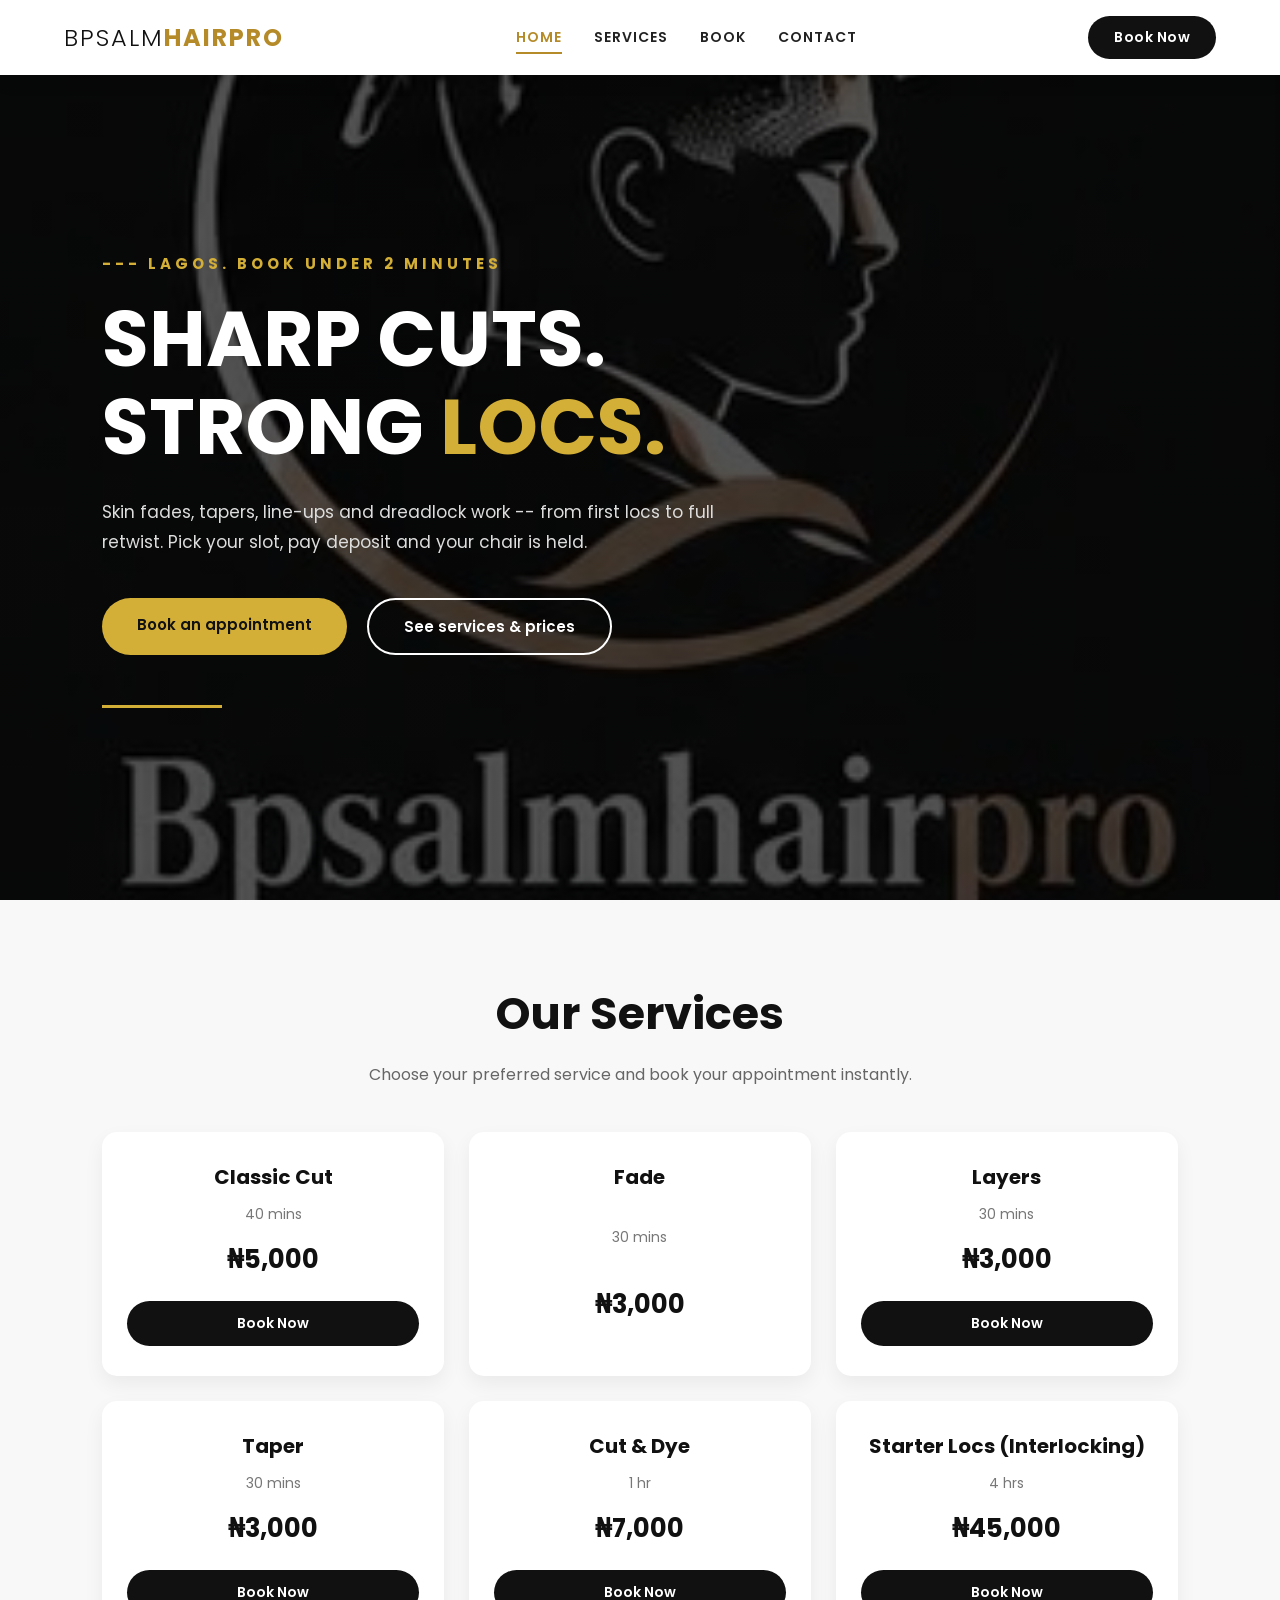
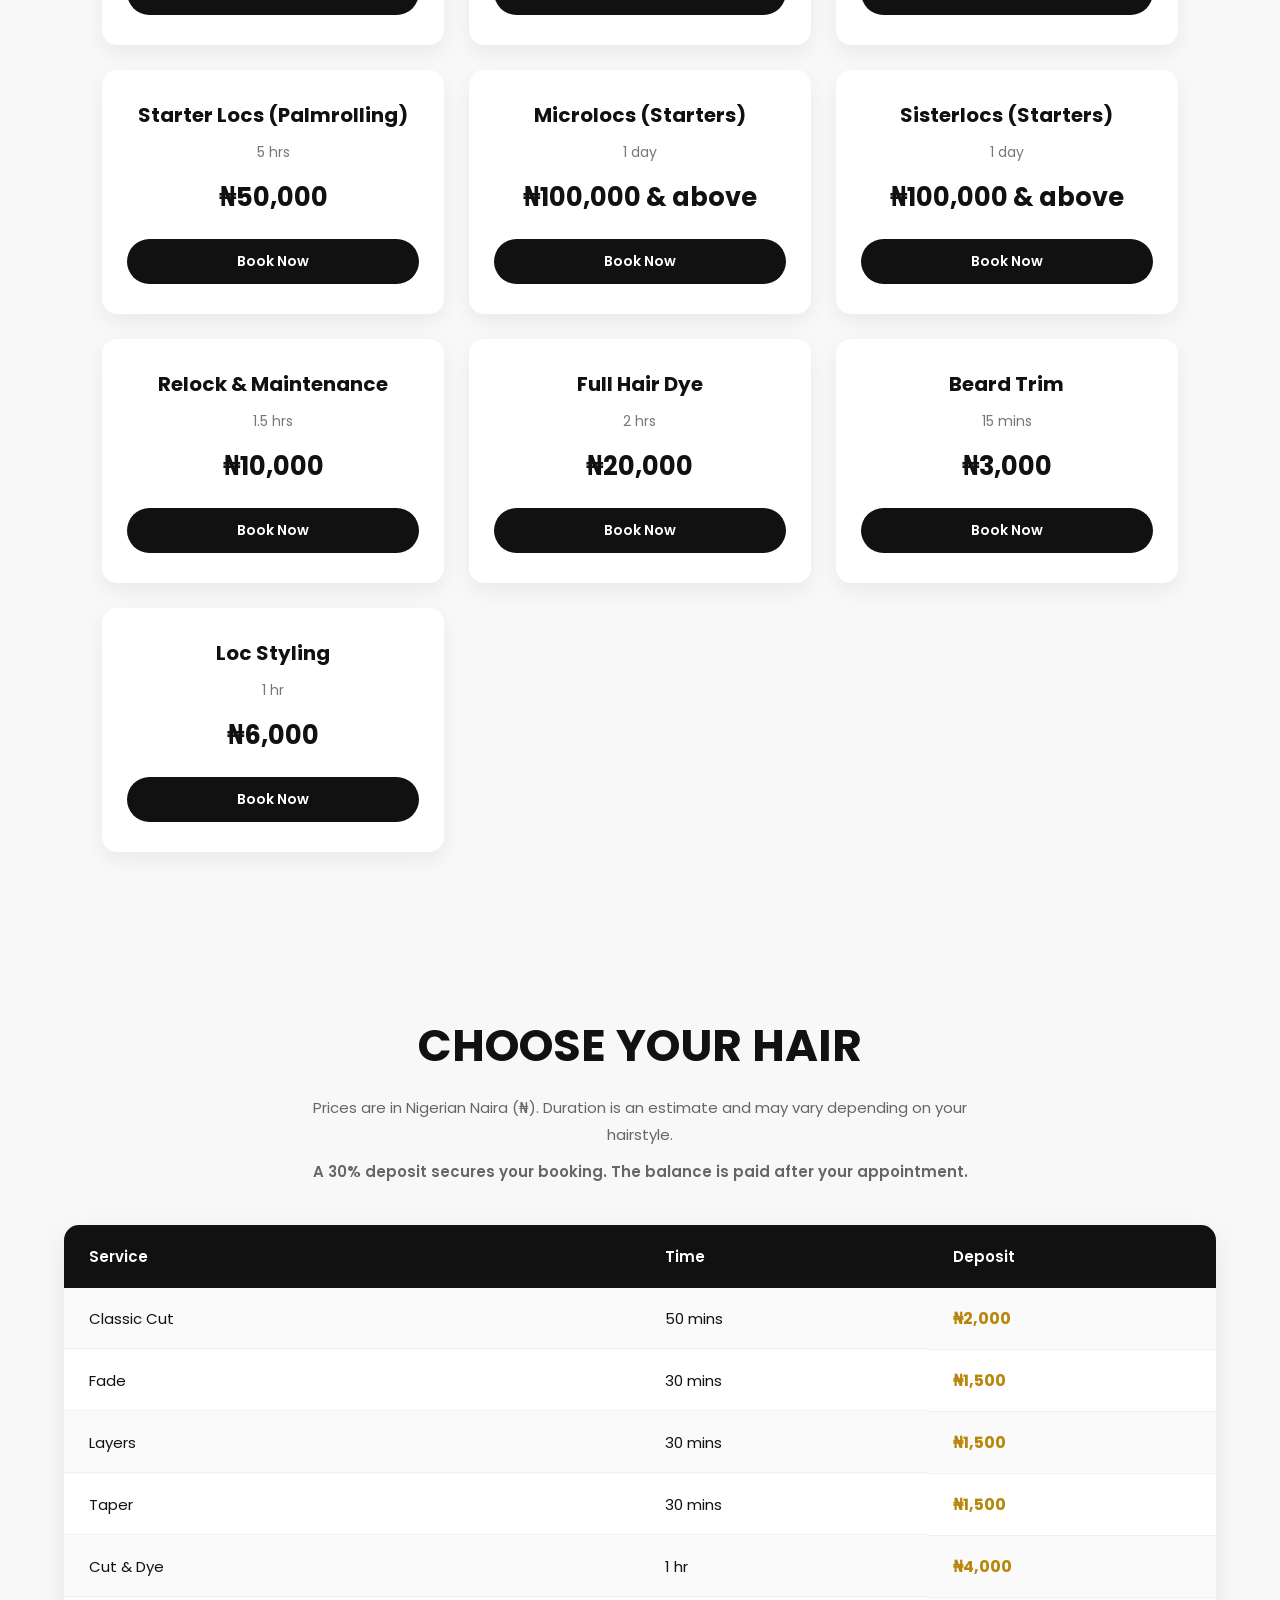
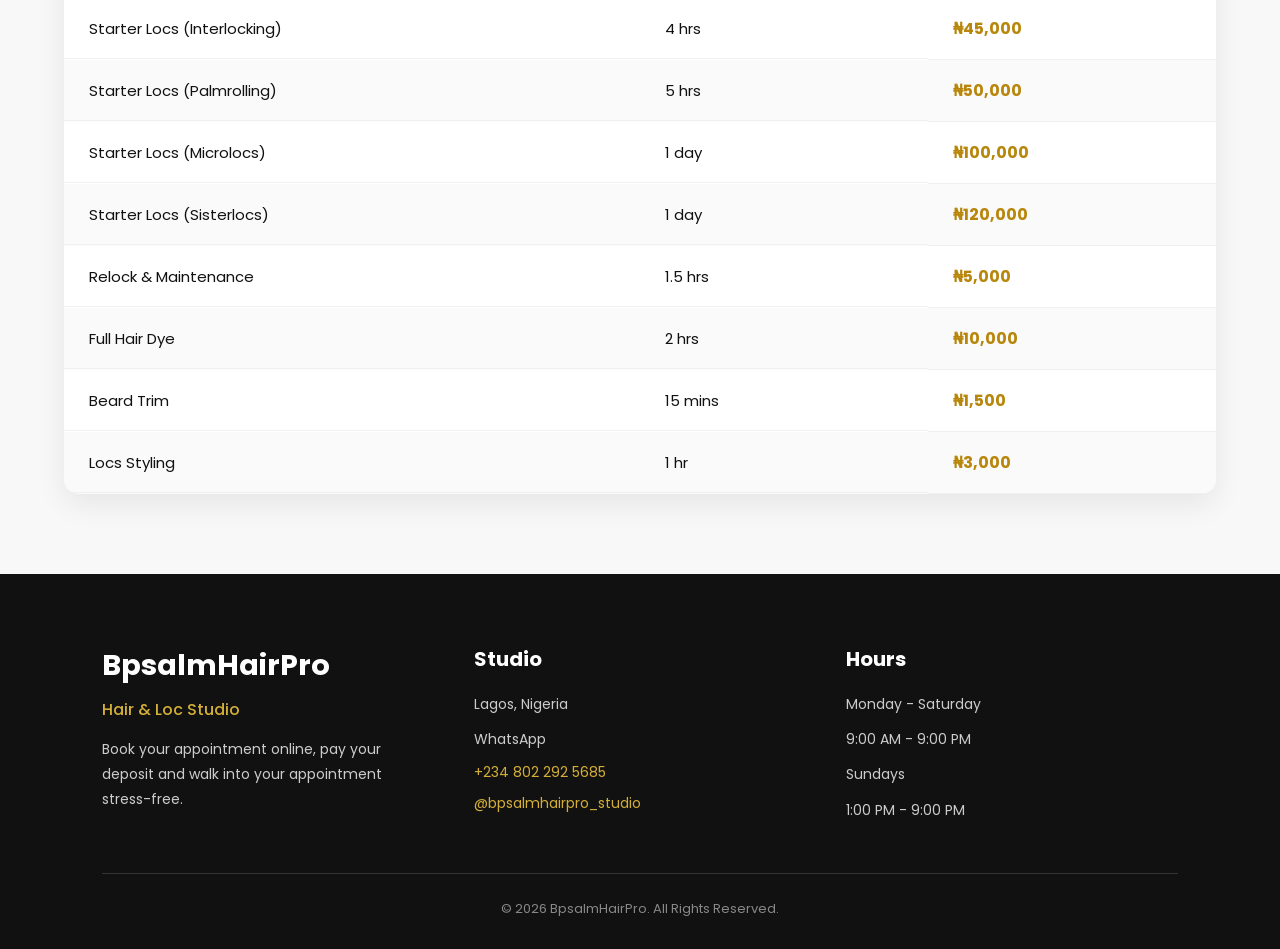
==== commit d973257d: "fixed whatsapp link functionality" ====
--- a/index.html
+++ b/index.html
@@ -59,79 +59,92 @@
                 <h3>Classic Cut</h3>
                 <p>40 mins</p>
                 <h4>₦5,000</h4>
-                <a href="#booking" class="btn">Book Now</a>
+                <!-- <a href="#booking" class="btn">Book Now</a> -->
+                <a href="https://wa.me/2348022925685" target="_blank" class="btn whatsapp">Book Now</a>
             </div>
             <div class="card">
                 <h3>Fade</h3>
                 <p>30 mins</p>
                 <h4>₦3,000</h4>
-                <a href="#booking" class="btn">Book Now</a>
+                <!-- <a href="#booking" class="btn">Book Now</a> -->
+                 
             </div>
             <div class="card">
                 <h3>Layers</h3>
                 <p>30 mins</p>
                 <h4>₦3,000</h4>
-                <a href="#booking" class="btn">Book Now</a>
+                <!-- <a href="#booking" class="btn">Book Now</a> -->
+                <a href="https://wa.me/2348022925685" target="_blank" class="btn whatsapp">Book Now</a>
             </div>
             <div class="card">
                 <h3>Taper</h3>
                 <p>30 mins</p>
                 <h4>₦3,000</h4>
-                <a href="#booking" class="btn">Book Now</a>
+                <!-- <a href="#booking" class="btn">Book Now</a> -->
+                <a href="https://wa.me/2348022925685" target="_blank" class="btn whatsapp">Book Now</a>
             </div>
             <div class="card">
                 <h3>Cut & Dye</h3>
                 <p>1 hr</p>
                 <h4>₦7,000</h4>
-                <a href="#booking" class="btn">Book Now</a>
+                <!-- <a href="#booking" class="btn">Book Now</a> -->
+                <a href="https://wa.me/2348022925685" target="_blank" class="btn whatsapp">Book Now</a>
             </div>
             <div class="card">
                 <h3>Starter Locs (Interlocking)</h3>
                 <p>4 hrs</p>
                 <h4>₦45,000</h4>
-                <a href="#booking" class="btn">Book Now</a>
+                <!-- <a href="#booking" class="btn">Book Now</a> -->
+                <a href="https://wa.me/2348022925685" target="_blank" class="btn whatsapp">Book Now</a>
             </div>
             <div class="card">
                 <h3>Starter Locs (Palmrolling)</h3>
                 <p>5 hrs</p>
                 <h4>₦50,000</h4>
-                <a href="#booking" class="btn">Book Now</a>
+                <!-- <a href="#booking" class="btn">Book Now</a> -->
+                <a href="https://wa.me/2348022925685" target="_blank" class="btn whatsapp">Book Now</a>
             </div>
             <div class="card">
                 <h3>Microlocs (Starters)</h3>
                 <p>1 day</p>
-                <h4>₦100,000</h4>
-                <a href="#booking" class="btn">Book Now</a>
+                <h4>₦100,000 & above</h4>
+                <!-- <a href="#booking" class="btn">Book Now</a> -->
+                <a href="https://wa.me/2348022925685" target="_blank" class="btn whatsapp">Book Now</a>
             </div>
             <div class="card">
                 <h3>Sisterlocs (Starters)</h3>
                 <p>1 day</p>
-                <h4>₦120,000</h4>
-                <a href="#booking" class="btn">Book Now</a>
+                <h4>₦100,000 & above</h4>
+                <!-- <a href="#booking" class="btn">Book Now</a> -->
+                <a href="https://wa.me/2348022925685" target="_blank" class="btn whatsapp">Book Now</a>
             </div>
             <div class="card">
                 <h3>Relock & Maintenance</h3>
                 <p>1.5 hrs</p>
                 <h4>₦10,000</h4>
-                <a href="#booking" class="btn">Book Now</a>
+                <!-- <a href="#booking" class="btn">Book Now</a> -->
+                <a href="https://wa.me/2348022925685" target="_blank" class="btn whatsapp">Book Now</a>
             </div>
             <div class="card">
                 <h3>Full Hair Dye</h3>
                 <p>2 hrs</p>
                 <h4>₦20,000</h4>
-                <a href="#booking" class="btn">Book Now</a>
+                <!-- <a href="#booking" class="btn">Book Now</a> -->
+                <a href="https://wa.me/2348022925685" target="_blank" class="btn whatsapp">Book Now</a>
             </div>
             <div class="card">
                 <h3>Beard Trim</h3>
                 <p>15 mins</p>
                 <h4>₦3,000</h4>
-                <a href="#booking" class="btn">Book Now</a>
+                <!-- <a href="#booking" class="btn">Book Now</a> -->
+                <a href="https://wa.me/2348022925685" target="_blank" class="btn whatsapp">Book Now</a>
             </div>
             <div class="card">
                 <h3>Loc Styling</h3>
                 <p>1 hr</p>
                 <h4>₦6,000</h4>
-                <a href="#booking" class="btn">Book Now</a>
+                <!-- <a href="#booking" class="btn">Book Now</a> -->
+                <a href="https://wa.me/2348022925685" target="_blank" class="btn whatsapp">Book Now</a>
             </div>
         </div>
     </section>
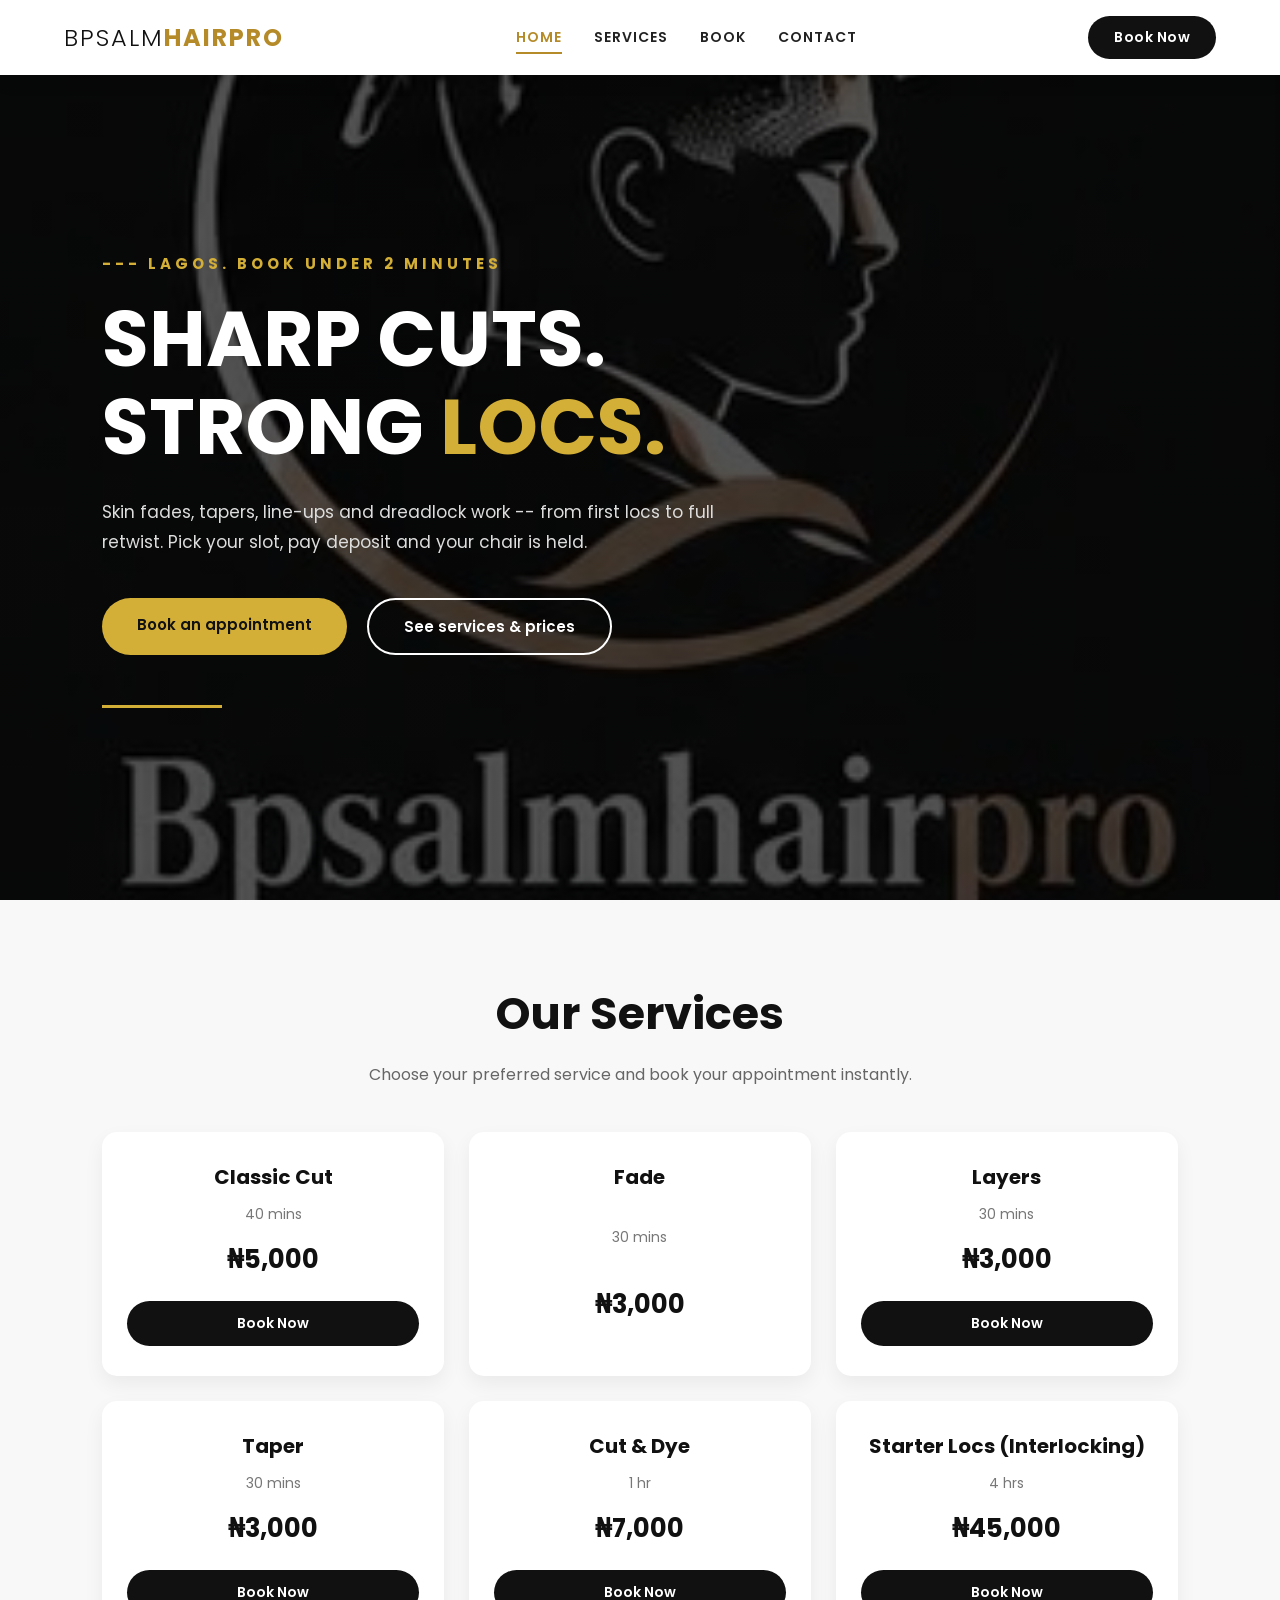
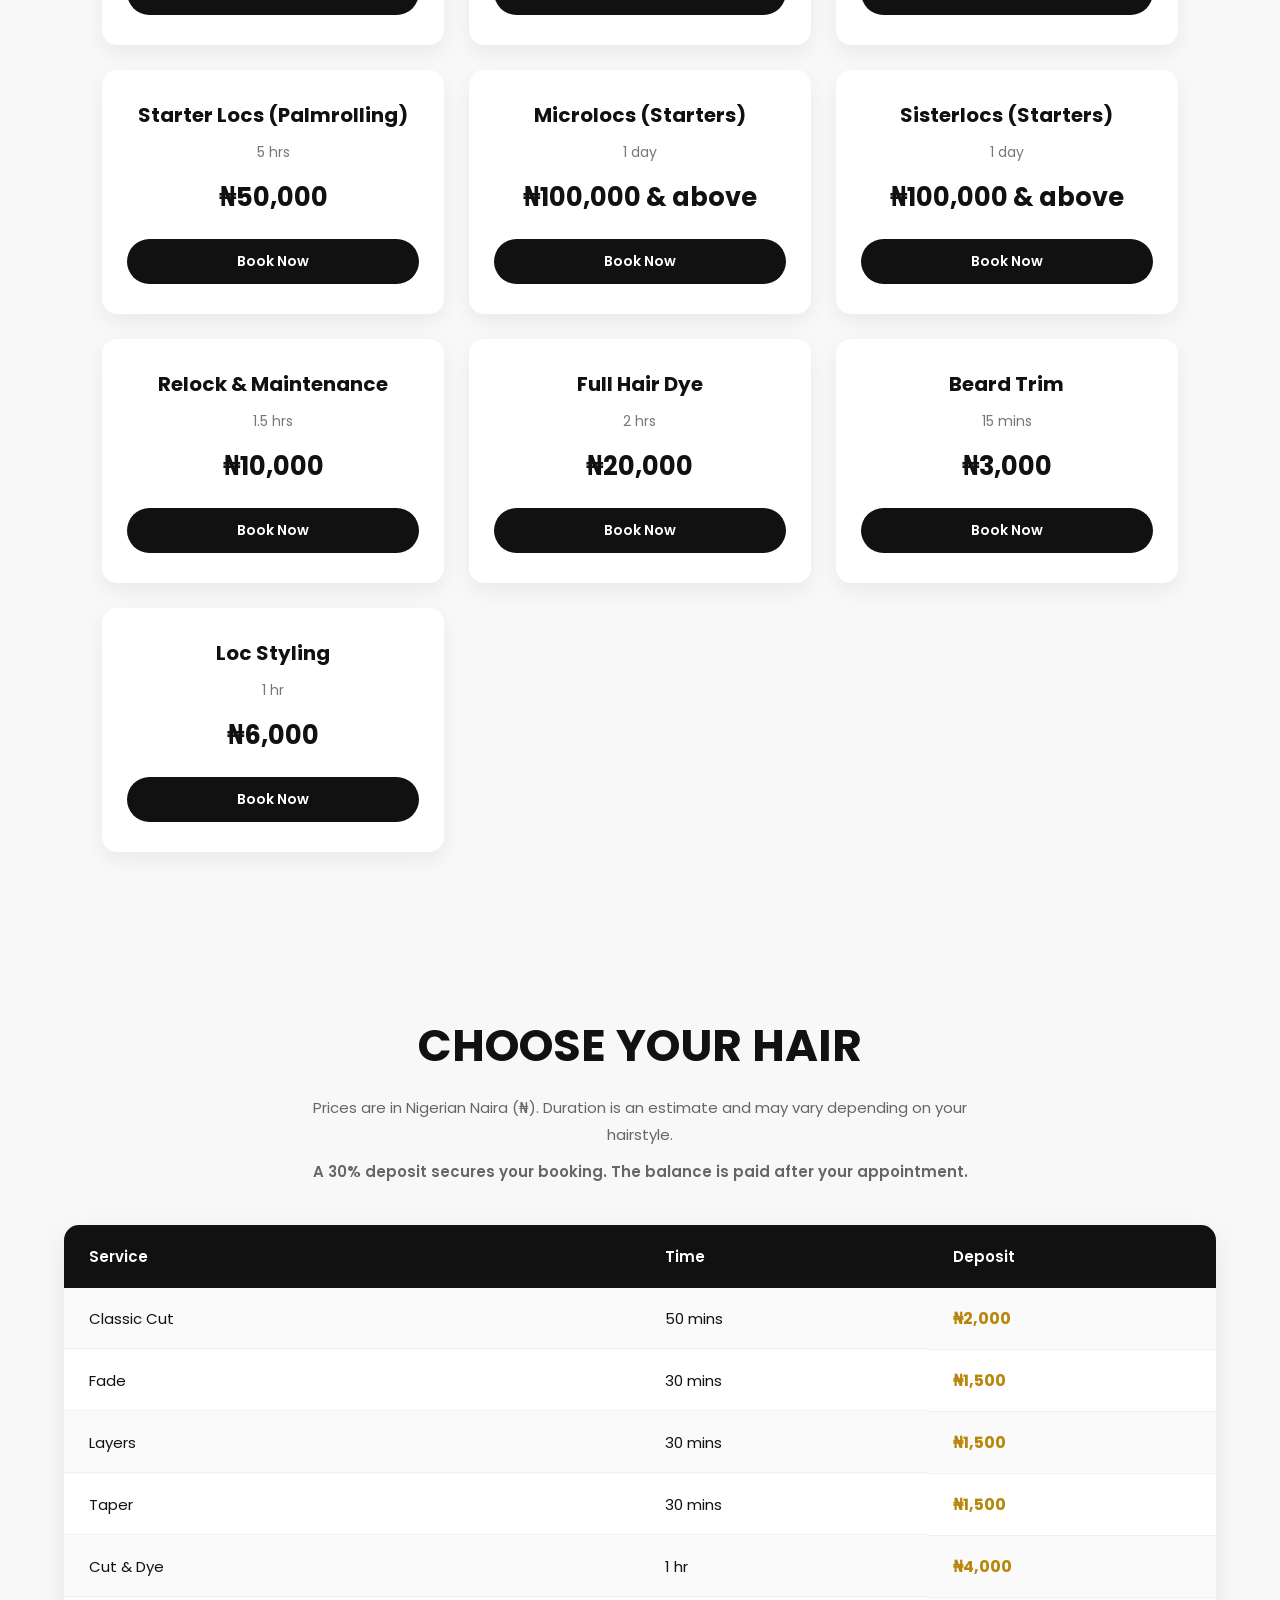
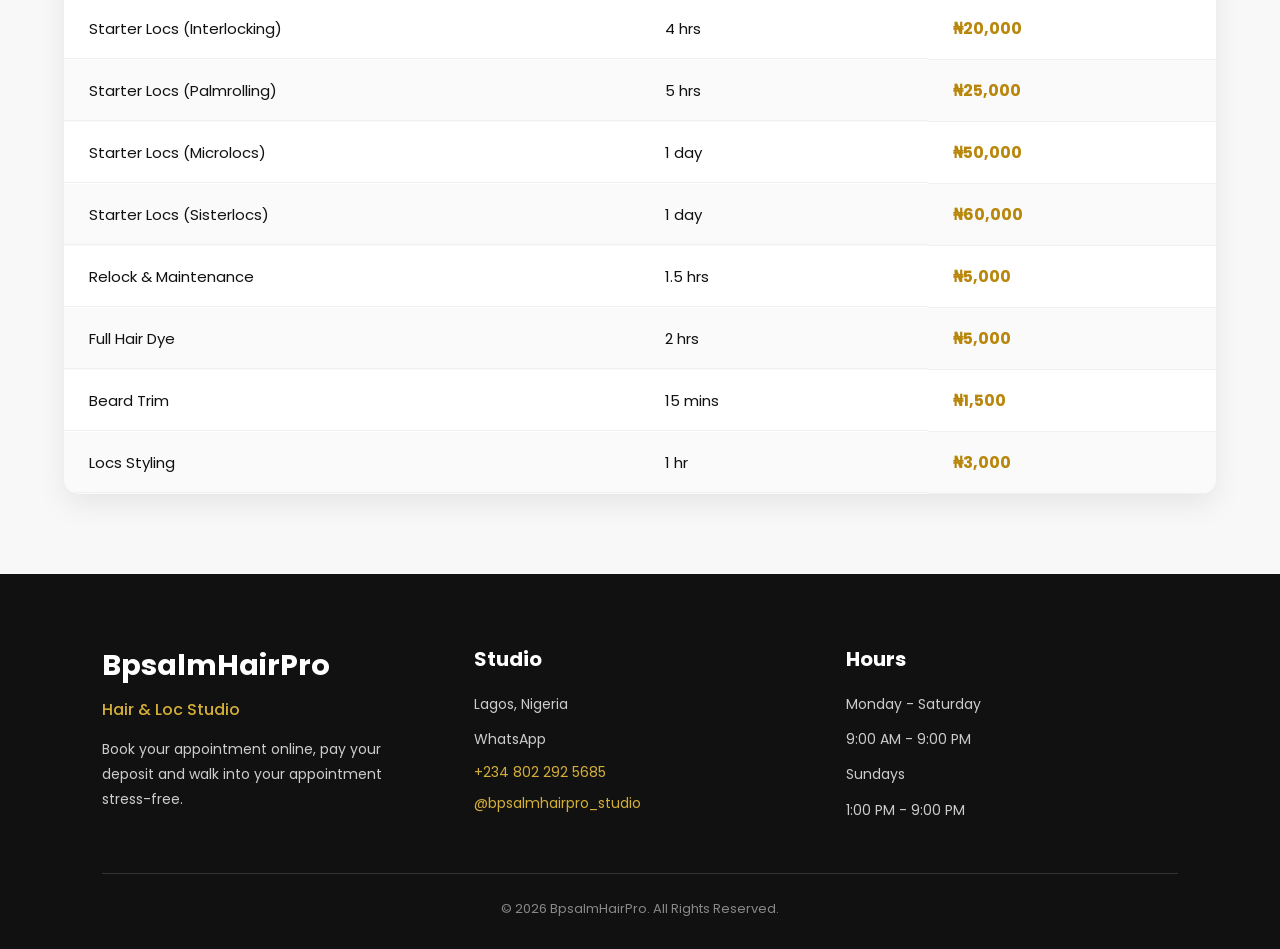
==== commit 4decd2d3: "corrected deposit to be made" ====
--- a/index.html
+++ b/index.html
@@ -189,22 +189,22 @@
             <div class="table-row">
                 <div>Starter Locs (Interlocking)</div>
                 <div>4 hrs</div>
-                <div>₦45,000</div>
+                <div>₦20,000</div>
             </div>
             <div class="table-row">
                 <div>Starter Locs (Palmrolling)</div>
                 <div>5 hrs</div>
-                <div>₦50,000</div>
+                <div>₦25,000</div>
             </div>
             <div class="table-row">
                 <div>Starter Locs (Microlocs)</div>
                 <div>1 day</div>
-                <div>₦100,000</div>
+                <div>₦50,000</div>
             </div>
             <div class="table-row">
                 <div>Starter Locs (Sisterlocs)</div>
                 <div>1 day</div>
-                <div>₦120,000</div>
+                <div>₦60,000</div>
             </div>
             <div class="table-row">
                 <div>Relock & Maintenance</div>
@@ -214,7 +214,7 @@
             <div class="table-row">
                 <div>Full Hair Dye</div>
                 <div>2 hrs</div>
-                <div>₦10,000</div>
+                <div>₦5,000</div>
             </div>
             <div class="table-row">
                 <div>Beard Trim</div>
